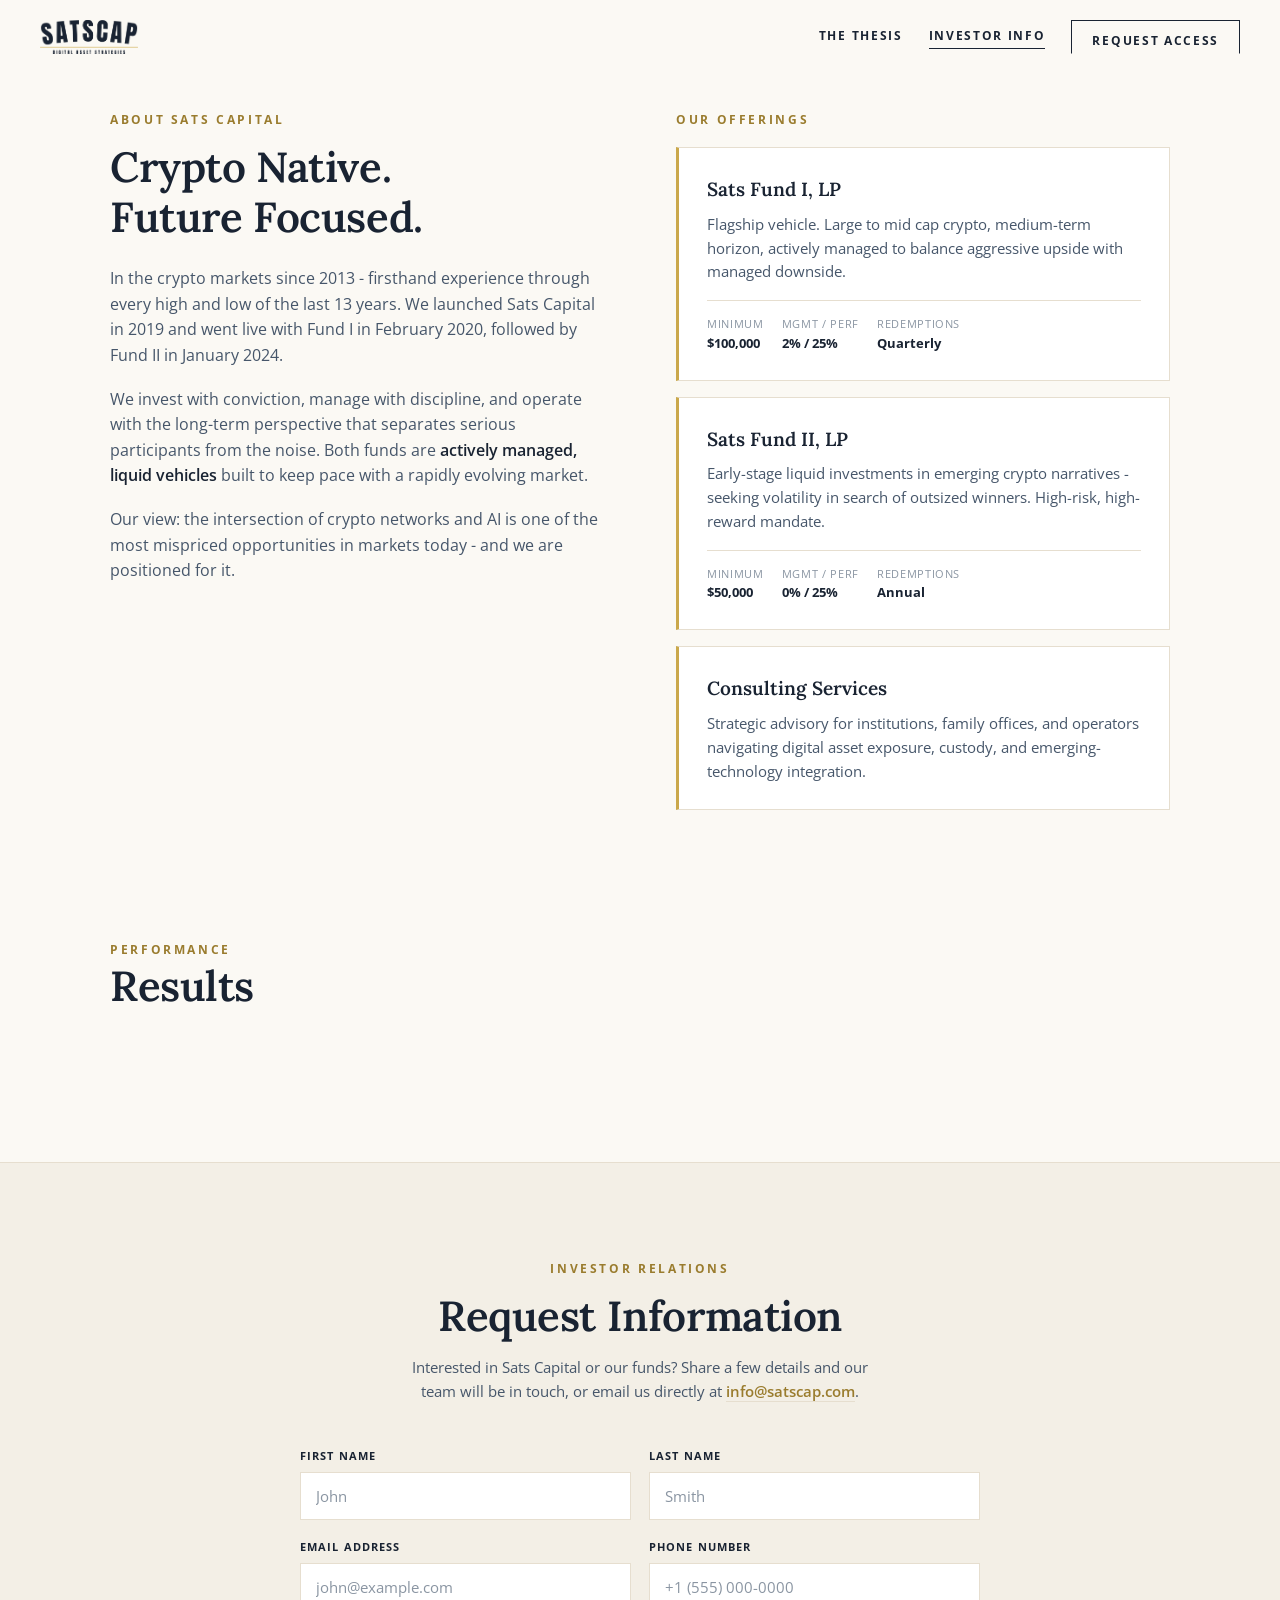
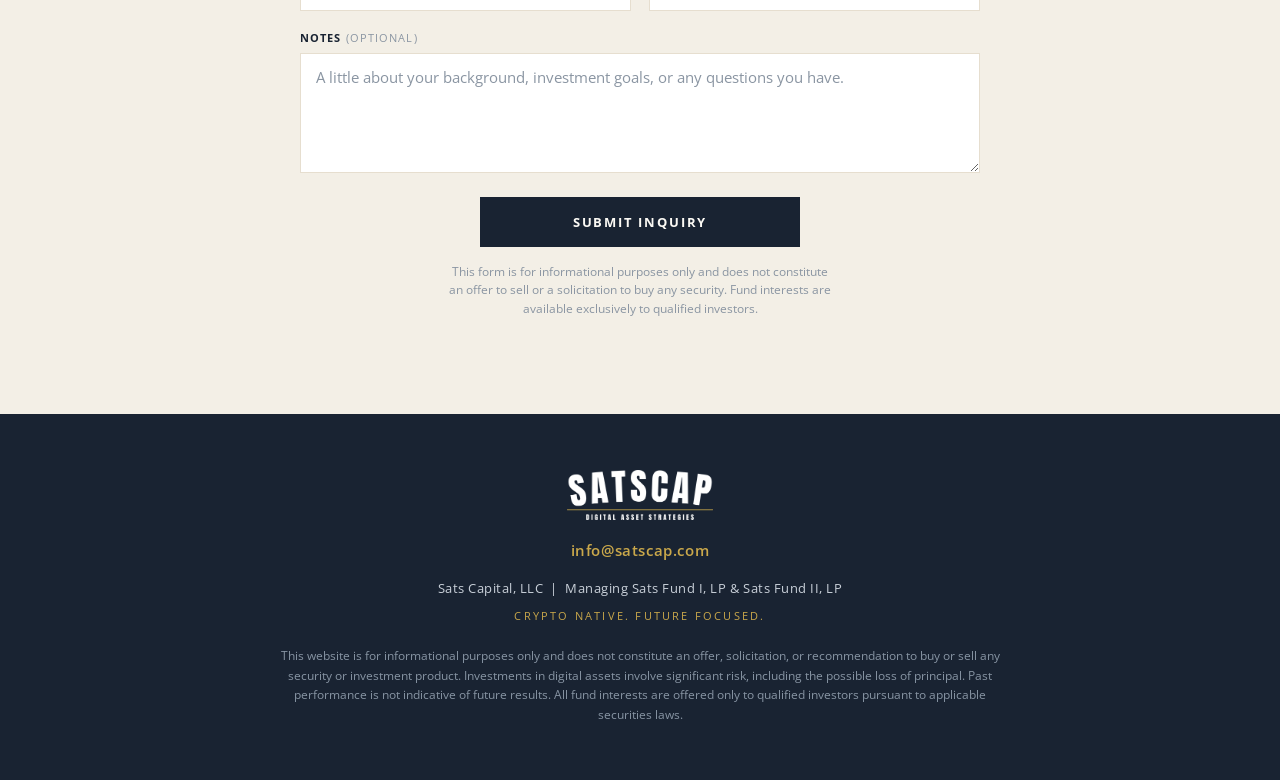
==== investors.html @ 80143b89 "Add files via upload" ====
<!DOCTYPE html>
<html lang="en">
<head>
  <meta charset="UTF-8" />
  <meta name="viewport" content="width=device-width, initial-scale=1.0" />
  <title>Investor Info - Sats Capital, LLC</title>
  <link rel="preconnect" href="https://fonts.googleapis.com" />
  <link rel="preconnect" href="https://fonts.gstatic.com" crossorigin />
  <link href="https://fonts.googleapis.com/css2?family=Lora:ital,wght@0,400;0,500;0,600;1,500;1,600&family=Open+Sans:wght@400;500;600;700&display=swap" rel="stylesheet" />
  <link rel="stylesheet" href="assets/styles.css" />
</head>
<body>

  <nav id="nav">
    <a href="index.html" aria-label="Sats Capital home"><img class="logo-nav" src="assets/logo.png" alt="SATSCAP - Digital Asset Strategies" /></a>
    <div class="nav-links">
      <a href="thesis.html">The Thesis</a>
      <a href="investors.html" class="current">Investor Info</a>
      <a href="index.html#contact" class="nav-cta">Request Access</a>
    </div>
  </nav>

  <section class="wrap" style="padding:110px 40px;">
    <div class="about-grid">
      <div class="about-copy reveal">
        <span class="eyebrow">About Sats Capital</span>
        <h2 class="display">Crypto Native.<br/>Future Focused.</h2>
        <p>In the crypto markets since 2013 - firsthand experience through every high and low of the last 13 years. We launched Sats Capital in 2019 and went live with Fund I in February 2020, followed by Fund II in January 2024.</p>
        <p>We invest with conviction, manage with discipline, and operate with the long-term perspective that separates serious participants from the noise. Both funds are <strong>actively managed, liquid vehicles</strong> built to keep pace with a rapidly evolving market.</p>
        <p>Our view: the intersection of crypto networks and AI is one of the most mispriced opportunities in markets today - and we are positioned for it.</p>
      </div>
      <div class="offerings reveal">
        <span class="eyebrow">Our Offerings</span>
        <div class="fund">
          <div class="name">Sats Fund I, LP</div>
          <div class="desc">Flagship vehicle. Large to mid cap crypto, medium-term horizon, actively managed to balance aggressive upside with managed downside.</div>
          <div class="terms">
            <span>Minimum<b>$100,000</b></span>
            <span>Mgmt / Perf<b>2% / 25%</b></span>
            <span>Redemptions<b>Quarterly</b></span>
          </div>
        </div>
        <div class="fund">
          <div class="name">Sats Fund II, LP</div>
          <div class="desc">Early-stage liquid investments in emerging crypto narratives - seeking volatility in search of outsized winners. High-risk, high-reward mandate.</div>
          <div class="terms">
            <span>Minimum<b>$50,000</b></span>
            <span>Mgmt / Perf<b>0% / 25%</b></span>
            <span>Redemptions<b>Annual</b></span>
          </div>
        </div>
        <div class="fund">
          <div class="name">Consulting Services</div>
          <div class="desc">Strategic advisory for institutions, family offices, and operators navigating digital asset exposure, custody, and emerging-technology integration.</div>
        </div>
      </div>
    </div>
  </section>

  <section class="wrap" style="padding:0 40px 110px;">
    <div class="reveal">
      <span class="eyebrow">Performance</span>
      <h2 class="display" style="margin-bottom:40px;">Results</h2>

      <!-- ===================================================================
           PERFORMANCE MATRIX - SCAFFOLD, NOT YET LIVE
           Fill in real figures, confirm net vs gross and the period
           definitions, then delete these comment markers to publish.
      ====================================================================
      <table class="perf-table">
        <thead>
          <tr>
            <th>Fund / Benchmark</th>
            <th>YTD</th>
            <th>Rolling 4-Year</th>
          </tr>
        </thead>
        <tbody>
          <tr><td class="fund">Sats Fund I, LP</td><td>--</td><td>--</td></tr>
          <tr><td class="fund">Sats Fund II, LP</td><td>--</td><td>--</td></tr>
          <tr><td>Bitcoin</td><td>--</td><td>--</td></tr>
          <tr><td>Ethereum</td><td>--</td><td>--</td></tr>
          <tr><td>Crypto ex-BTC/ETH</td><td>--</td><td>--</td></tr>
          <tr><td>QQQ</td><td>--</td><td>--</td></tr>
          <tr><td>Gold</td><td>--</td><td>--</td></tr>
        </tbody>
      </table>
      <p class="perf-note">Returns are net of all fees. Period definitions, peer set construction and benchmark selection available on request. Past performance is not indicative of future results.</p>

      <div class="chart-slot"></div>
      =================================================================== -->

    </div>
  </section>

  <section class="contact" id="contact">
    <div class="wrap" style="padding:96px 40px;">
      <div class="section-head reveal">
        <span class="eyebrow">Investor Relations</span>
        <h2 class="display">Request Information</h2>
        <p class="lede">Interested in Sats Capital or our funds? Share a few details and our team will be in touch, or email us directly at <a href="mailto:info@satscap.com" style="color:var(--gold-deep);text-decoration:none;font-weight:600;border-bottom:1px solid var(--line);">info@satscap.com</a>.</p>
      </div>
      <form id="inquiryForm" action="https://formspree.io/f/mzdjelky" method="POST" class="reveal">
        <div class="fg"><label for="firstName">First Name</label><input type="text" id="firstName" name="firstName" placeholder="John" required /></div>
        <div class="fg"><label for="lastName">Last Name</label><input type="text" id="lastName" name="lastName" placeholder="Smith" required /></div>
        <div class="fg"><label for="email">Email Address</label><input type="email" id="email" name="email" placeholder="john@example.com" required /></div>
        <div class="fg"><label for="phone">Phone Number</label><input type="tel" id="phone" name="phone" placeholder="+1 (555) 000-0000" required /></div>
        <div class="fg full"><label for="notes">Notes <span class="opt">(optional)</span></label><textarea id="notes" name="notes" placeholder="A little about your background, investment goals, or any questions you have."></textarea></div>
        <div class="submit-row">
          <button type="submit">Submit Inquiry</button>
          <p class="form-note">This form is for informational purposes only and does not constitute an offer to sell or a solicitation to buy any security. Fund interests are available exclusively to qualified investors.</p>
        </div>
      </form>
    </div>
  </section>

  <footer>
    <img class="logo-footer" src="assets/logo-light.png" alt="SATSCAP - Digital Asset Strategies" />
    <p class="footer-email"><a href="mailto:info@satscap.com">info@satscap.com</a></p>
    <p class="entities">Sats Capital, LLC&nbsp;&nbsp;|&nbsp;&nbsp;Managing Sats Fund I, LP &amp; Sats Fund II, LP</p>
    <p class="tag">Crypto Native. Future Focused.</p>
    <p class="disclaimer">This website is for informational purposes only and does not constitute an offer, solicitation, or recommendation to buy or sell any security or investment product. Investments in digital assets involve significant risk, including the possible loss of principal. Past performance is not indicative of future results. All fund interests are offered only to qualified investors pursuant to applicable securities laws.</p>
  </footer>

  <script src="assets/app.js" defer></script>
</body>
</html>
---- assets/styles.css ----
:root {
  --paper:      #FBF9F4;
  --paper-2:    #F3EFE6;
  --ink:        #192332;  /* brand navy */
  --ink-soft:   #46566A;
  --ink-faint:  #8A95A2;
  --gold:       #CAA84B;  /* brand gold - on dark / rules */
  --gold-deep:  #9A7C2E;  /* deeper gold - text on cream */
  --line:       #E6DECF;
}
*, *::before, *::after { box-sizing: border-box; margin: 0; padding: 0; }
html { scroll-behavior: smooth; }
body {
  background: var(--paper); color: var(--ink);
  font-family: 'Open Sans', system-ui, sans-serif; font-weight: 400; line-height: 1.6;
  -webkit-font-smoothing: antialiased; overflow-x: hidden;
}
.wrap { max-width: 1140px; margin: 0 auto; padding: 0 40px; }
.eyebrow { font-size: 12px; font-weight: 700; letter-spacing: 0.22em; text-transform: uppercase; color: var(--gold-deep); }
h2.display { font-family: 'Lora', serif; font-weight: 600; font-size: clamp(28px, 3.4vw, 42px); line-height: 1.18; letter-spacing: -0.01em; color: var(--ink); }

/* NAV */
nav { position: fixed; inset: 0 0 auto 0; z-index: 100; display: flex; align-items: center; justify-content: space-between; padding: 20px 40px; transition: background .3s, border-color .3s, padding .3s; border-bottom: 1px solid transparent; }
nav.scrolled { background: rgba(251,249,244,.93); backdrop-filter: blur(8px); border-bottom: 1px solid var(--line); padding: 12px 40px; }
.logo-nav { height: 34px; width: auto; display: block; transition: height .3s; }
nav.scrolled .logo-nav { height: 28px; }
.nav-cta { font-size: 12px; font-weight: 700; letter-spacing: .14em; text-transform: uppercase; color: var(--ink); text-decoration: none; border: 1.5px solid var(--ink); padding: 10px 20px; transition: background .2s, color .2s; }
.nav-cta:hover { background: var(--ink); color: var(--paper); }

/* HERO */
.hero { min-height: 92vh; display: flex; flex-direction: column; align-items: center; justify-content: center; text-align: center; padding: 150px 40px 80px; }
.logo-hero { width: clamp(320px, 50vw, 560px); height: auto; margin-bottom: 32px; }
.hero h1 { font-family: 'Lora', serif; font-weight: 500; font-size: clamp(25px, 3.4vw, 40px); line-height: 1.2; letter-spacing: -0.01em; max-width: 820px; margin: 0 auto; }
.h1br { display: inline; }
@media (max-width: 600px) { .h1br { display: none; } }
.hero h1 em { font-style: italic; color: var(--gold-deep); }
.hero .lede { margin-top: 26px; font-size: clamp(15px, 1.7vw, 19px); color: var(--ink-soft); max-width: 54ch; }
.hero-tag { margin-top: 26px; font-size: clamp(13px, 1.6vw, 17px); font-weight: 700; letter-spacing: .18em; text-transform: uppercase; color: var(--gold-deep); }
.hero-cta { margin-top: 38px; display: inline-block; font-size: 13px; font-weight: 700; letter-spacing: .14em; text-transform: uppercase; color: var(--paper); background: var(--ink); padding: 16px 40px; text-decoration: none; transition: background .2s, transform .15s; }
.hero-cta:hover { background: var(--gold-deep); transform: translateY(-1px); }
.hero .confidential { margin-top: 30px; font-size: 11px; letter-spacing: .18em; text-transform: uppercase; color: var(--ink-faint); }

/* STATS */
.stats { border-top: 1px solid var(--line); border-bottom: 1px solid var(--line); background: var(--paper-2); }
.stats-grid { display: grid; grid-template-columns: repeat(4, 1fr); }
.stat { padding: 44px 28px; text-align: center; border-right: 1px solid var(--line); }
.stat:last-child { border-right: none; }
.stat .num { font-family: 'Lora', serif; font-weight: 600; font-size: clamp(34px, 4vw, 50px); color: var(--gold-deep); line-height: 1; }
.stat .cap { margin-top: 12px; font-size: 11px; font-weight: 700; letter-spacing: .14em; text-transform: uppercase; color: var(--ink); }
.stat .sub { margin-top: 8px; font-size: 12.5px; color: var(--ink-soft); line-height: 1.55; }

/* THESIS dark band */
.thesis { background: var(--ink); color: #EAE3D3; padding: 120px 0; }
.thesis .eyebrow { color: var(--gold); }
.thesis .passage { max-width: 62ch; font-size: clamp(17px, 1.9vw, 21px); line-height: 1.75; color: #C9D0D9; margin-top: 18px; }
.thesis .passage + .passage { margin-top: 22px; }
.thesis .rule { width: 56px; height: 2px; background: var(--gold); margin: 48px 0; }
.thesis .statement { font-family: 'Lora', serif; font-style: italic; font-weight: 600; font-size: clamp(26px, 3.4vw, 44px); line-height: 1.25; color: #fff; max-width: 22ch; }
.thesis .statement .gold { color: var(--gold); font-style: italic; }
.thesis .passage .gold { color: var(--gold); font-weight: 600; }
.thesis .rule.center { margin: 48px auto; }
.thesis .closer { font-family: 'Lora', serif; font-style: italic; font-weight: 500; font-size: clamp(17px, 1.9vw, 24px); line-height: 1.55; color: #EAE3D3; max-width: 54ch; margin: 0 auto; text-align: center; text-wrap: balance; }
.thesis .closer .gold { color: var(--gold); font-style: italic; font-weight: 600; display: block; white-space: nowrap; margin-top: 16px; font-size: clamp(19px, 2.2vw, 28px); }
@media (max-width: 620px) { .thesis .closer .gold { white-space: normal; } }
.thesis-prose { max-width: 64ch; margin: 0 auto; }
.thesis-prose p { font-size: clamp(16px, 1.7vw, 18px); line-height: 1.85; color: var(--ink-soft); margin-bottom: 26px; }
.thesis-prose p:last-child { margin-bottom: 0; }
.thesis-prose strong { color: var(--ink); font-weight: 600; }
.thesis-prose .gold-text { color: var(--gold-deep); font-weight: 600; }
.thesis-prose .beat + .beat { margin-top: 58px; padding-top: 52px; border-top: 1px solid var(--line); }
.thesis-prose h3 { font-family: 'Lora', serif; font-weight: 600; font-size: clamp(21px, 2.3vw, 27px); line-height: 1.28; letter-spacing: -0.01em; color: var(--ink); margin-bottom: 20px; }
.quote-band { background: var(--ink); padding: 124px 0; text-align: center; }
.quote-band .quote-intro { font-family: 'Lora', serif; font-style: italic; font-weight: 400; font-size: clamp(16px, 2vw, 23px); color: #EAE3D3; max-width: 56ch; margin: 0 auto; line-height: 1.5; text-wrap: balance; }
.quote-band .quote-rule { width: 48px; height: 2px; background: var(--gold); margin: 34px auto; }
.closing-band .close-lede { font-family: 'Lora', serif; font-style: italic; font-weight: 500; font-size: clamp(23px, 3.2vw, 36px); color: #EAE3D3; line-height: 1.32; letter-spacing: -0.01em; max-width: 44ch; margin: 0 auto; text-wrap: balance; }
.closing-band .close-lede .gold { color: var(--gold); font-weight: 600; }
.quote-band .quote-big { font-family: 'Lora', serif; font-style: italic; font-weight: 600; font-size: clamp(34px, 6.5vw, 74px); color: var(--gold); line-height: 1.08; letter-spacing: -0.01em; margin: 0; }

/* ABOUT + OFFERINGS */
.about-grid { display: grid; grid-template-columns: 1fr 1fr; gap: 72px; align-items: start; }
.about-copy .eyebrow { display: block; margin-bottom: 14px; }
.about-copy h2 { margin-bottom: 24px; }
.about-copy p { color: var(--ink-soft); margin-bottom: 18px; font-size: 16px; }
.about-copy p strong { color: var(--ink); font-weight: 600; }
.offerings .eyebrow { display: block; margin-bottom: 18px; }
.fund { border: 1px solid var(--line); border-left: 3px solid var(--gold); background: #fff; padding: 26px 28px; margin-bottom: 16px; transition: box-shadow .2s, transform .2s; }
.fund:hover { box-shadow: 0 14px 40px rgba(25,35,50,.07); transform: translateY(-2px); }
.fund .name { font-family: 'Lora', serif; font-weight: 600; font-size: 19px; color: var(--ink); margin-bottom: 8px; }
.fund .desc { font-size: 14.5px; color: var(--ink-soft); line-height: 1.65; }
.fund .terms { margin-top: 16px; padding-top: 14px; border-top: 1px solid var(--line); display: flex; flex-wrap: wrap; gap: 18px; }
.fund .terms span { font-size: 11px; letter-spacing: .06em; text-transform: uppercase; color: var(--ink-faint); }
.fund .terms span b { color: var(--ink); font-weight: 700; letter-spacing: 0; text-transform: none; font-size: 13px; display: block; }

/* CONTACT */
.contact { background: var(--paper-2); border-top: 1px solid var(--line); }
.contact .section-head { text-align: center; margin: 0 auto 44px; }
.contact .section-head .eyebrow { display:block; margin-bottom: 14px; }
.contact .lede { color: var(--ink-soft); font-size: 15px; max-width: 54ch; margin: 14px auto 0; }
form { display: grid; grid-template-columns: 1fr 1fr; gap: 18px; max-width: 680px; margin: 0 auto; }
.fg { display: flex; flex-direction: column; gap: 7px; }
.fg.full { grid-column: 1 / -1; }
label { font-size: 11px; font-weight: 700; letter-spacing: .1em; text-transform: uppercase; color: var(--ink); }
label .opt { color: var(--ink-faint); font-weight: 400; }
input, textarea { background: #fff; border: 1px solid var(--line); color: var(--ink); font-family: 'Open Sans', sans-serif; font-size: 15px; padding: 13px 15px; outline: none; transition: border-color .2s; }
input:focus, textarea:focus { border-color: var(--gold); }
input::placeholder, textarea::placeholder { color: var(--ink-faint); }
textarea { resize: vertical; min-height: 120px; }
.submit-row { grid-column: 1 / -1; display: flex; flex-direction: column; align-items: center; gap: 16px; margin-top: 6px; }
button[type="submit"] { font-family: 'Open Sans', sans-serif; font-size: 13px; font-weight: 700; letter-spacing: .14em; text-transform: uppercase; color: var(--paper); background: var(--ink); border: none; padding: 16px 56px; cursor: pointer; transition: background .2s, transform .15s; width: 100%; max-width: 320px; }
button[type="submit"]:hover { background: var(--gold-deep); transform: translateY(-1px); }
.form-note { font-size: 11.5px; color: var(--ink-faint); text-align: center; line-height: 1.6; max-width: 56ch; }

/* FOOTER */
footer { background: var(--ink); color: #C9D0D9; text-align: center; padding: 56px 40px; }
.logo-footer { height: 50px; width: auto; margin: 0 auto 18px; display: block; }
.footer-email { margin-bottom: 14px; }
.footer-email a { color: var(--gold); text-decoration: none; font-size: 15px; font-weight: 600; letter-spacing: .04em; border-bottom: 1px solid transparent; transition: border-color .2s; }
.footer-email a:hover { border-color: var(--gold); }
footer .entities { font-size: 13px; color: #C9D0D9; letter-spacing: .04em; }
footer .tag { font-size: 11px; letter-spacing: .2em; text-transform: uppercase; color: var(--gold); margin-top: 8px; }
footer .disclaimer { max-width: 720px; margin: 22px auto 0; font-size: 11.5px; color: #8794A3; line-height: 1.7; }

/* REVEAL */
.reveal { opacity: 0; transform: translateY(20px); transition: opacity .7s ease, transform .7s ease; }
.reveal.in { opacity: 1; transform: none; }
@media (prefers-reduced-motion: reduce) { .reveal { opacity: 1; transform: none; transition: none; } html { scroll-behavior: auto; } }

/* RESPONSIVE */
@media (max-width: 860px) {
  .wrap { padding: 0 22px; }
  nav, nav.scrolled { padding: 14px 22px; }
  .stats-grid { grid-template-columns: 1fr 1fr; }
  .stat:nth-child(2) { border-right: none; }
  .stat:nth-child(1), .stat:nth-child(2) { border-bottom: 1px solid var(--line); }
  .about-grid { grid-template-columns: 1fr; gap: 48px; }
  form { grid-template-columns: 1fr; }
  .fg.full { grid-column: 1; }
  .thesis, .contact { padding: 76px 0; }
  .hero { padding: 130px 22px 70px; }
}
@media (max-width: 460px) {
  .nav-cta { display: none; }
  .stats-grid { grid-template-columns: 1fr; }
  .stat { border-right: none; border-bottom: 1px solid var(--line); }
  .stat:last-child { border-bottom: none; }
}

/* NAV LINKS */
.nav-links { display: flex; align-items: center; gap: 26px; }
.nav-links a { font-size: 12px; font-weight: 700; letter-spacing: .14em; text-transform: uppercase; color: var(--ink); text-decoration: none; padding-bottom: 3px; border-bottom: 1.5px solid transparent; transition: border-color .2s; }
.nav-links a:hover { border-bottom-color: var(--gold); }
.nav-links a.current { border-bottom-color: var(--ink); }

/* LANDING TEASERS */
.teasers { display: grid; grid-template-columns: repeat(3, 1fr); border-top: 1px solid var(--line); border-bottom: 1px solid var(--line); }
.teaser { padding: 44px 34px; border-right: 1px solid var(--line); }
.teaser:last-child { border-right: none; }
.teaser h3 { font-family: 'Lora', serif; font-weight: 600; font-size: 21px; line-height: 1.28; color: var(--ink); margin-bottom: 14px; }
.teaser p { font-size: 16px; line-height: 1.7; color: var(--ink-soft); }
.read-more { display: inline-block; margin-top: 40px; font-size: 12px; font-weight: 700; letter-spacing: .14em; text-transform: uppercase; color: var(--ink); text-decoration: none; border-bottom: 1.5px solid var(--gold); padding-bottom: 4px; }

/* PERFORMANCE (investors) */
.perf-table { width: 100%; border-collapse: collapse; font-size: 15px; }
.perf-table th, .perf-table td { padding: 13px 16px; border-bottom: 1px solid var(--line); text-align: right; }
.perf-table th:first-child, .perf-table td:first-child { text-align: left; }
.perf-table thead th { font-size: 11px; font-weight: 700; letter-spacing: .12em; text-transform: uppercase; color: var(--ink-faint); }
.perf-table tbody td.fund { font-weight: 700; color: var(--ink); }
.perf-note { margin-top: 18px; font-size: 12.5px; line-height: 1.7; color: var(--ink-faint); }
.chart-slot { margin-top: 48px; min-height: 380px; border: 1px solid var(--line); background: var(--paper-2); }

@media (max-width: 860px) {
  .teasers { grid-template-columns: 1fr; }
  .teaser { border-right: none; border-bottom: 1px solid var(--line); }
  .teaser:last-child { border-bottom: none; }
  .nav-links { gap: 15px; }
  .nav-links a { font-size: 10px; letter-spacing: .09em; }
}
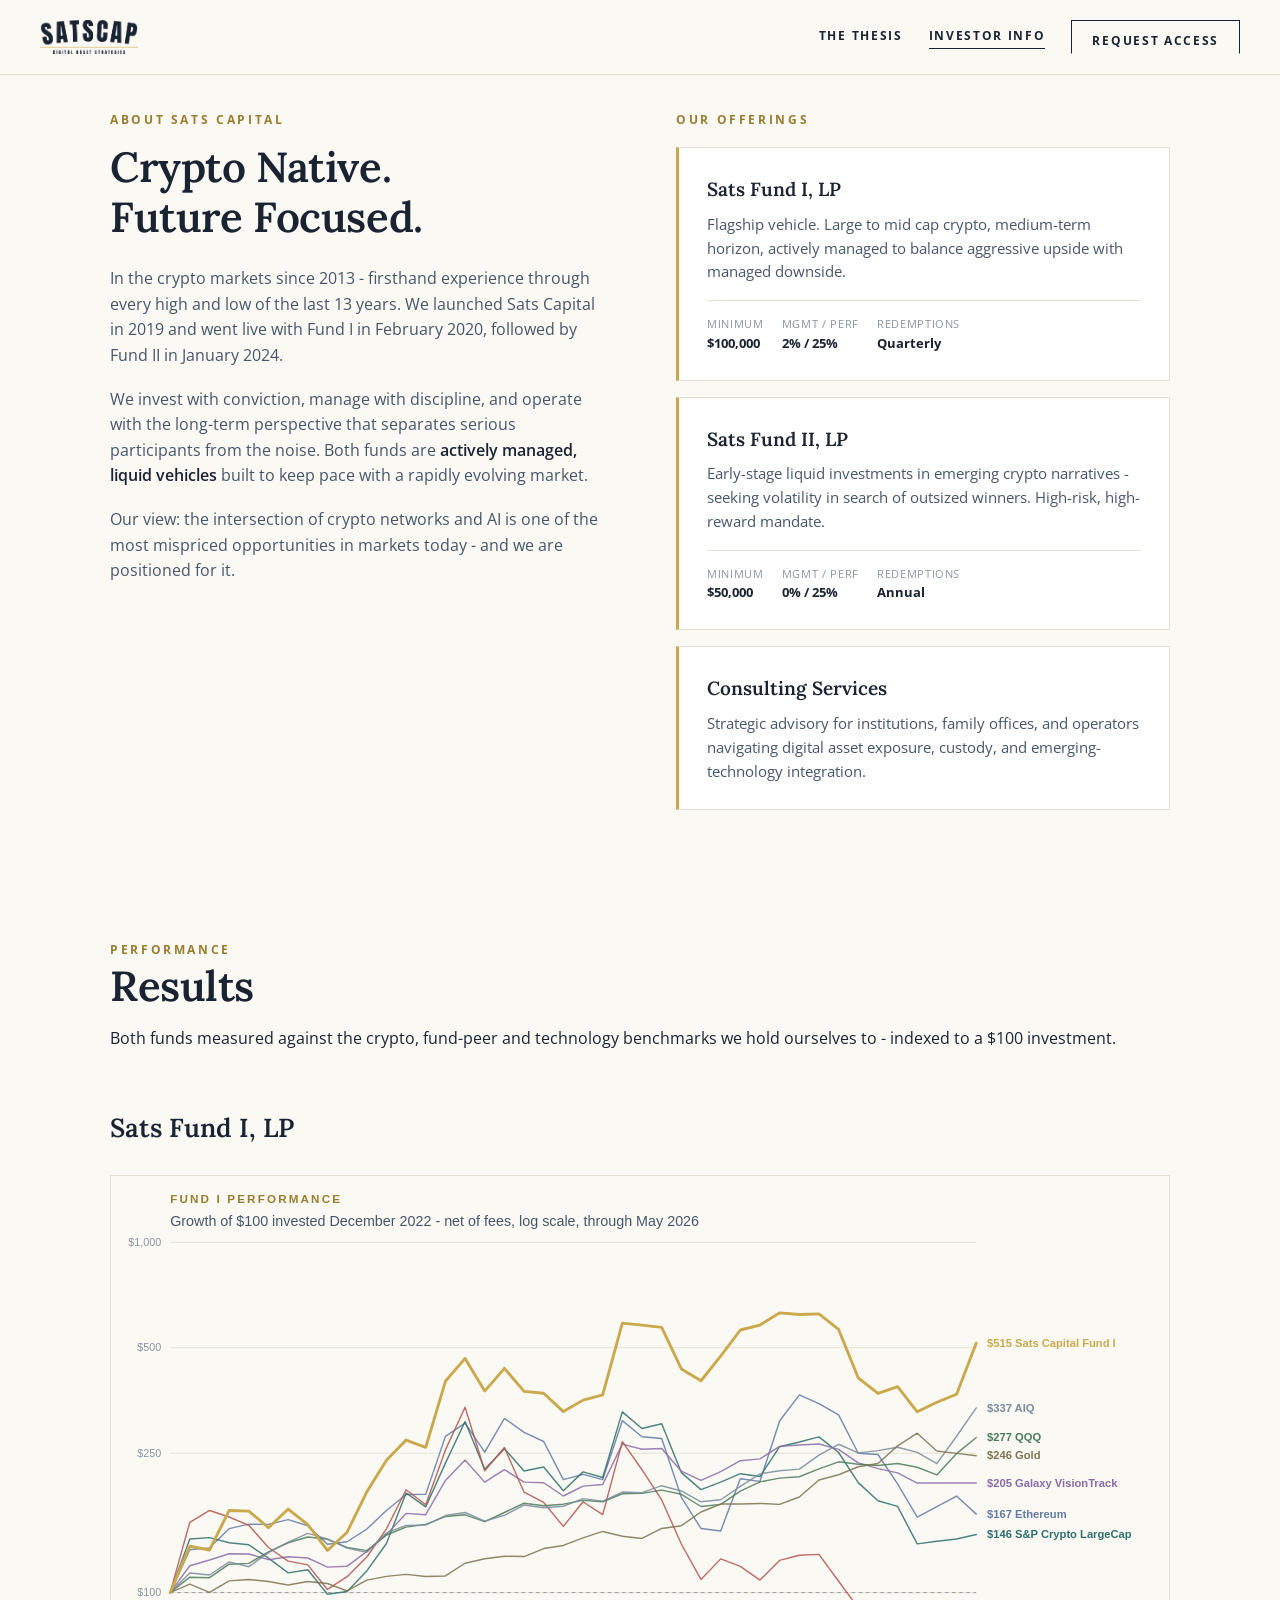
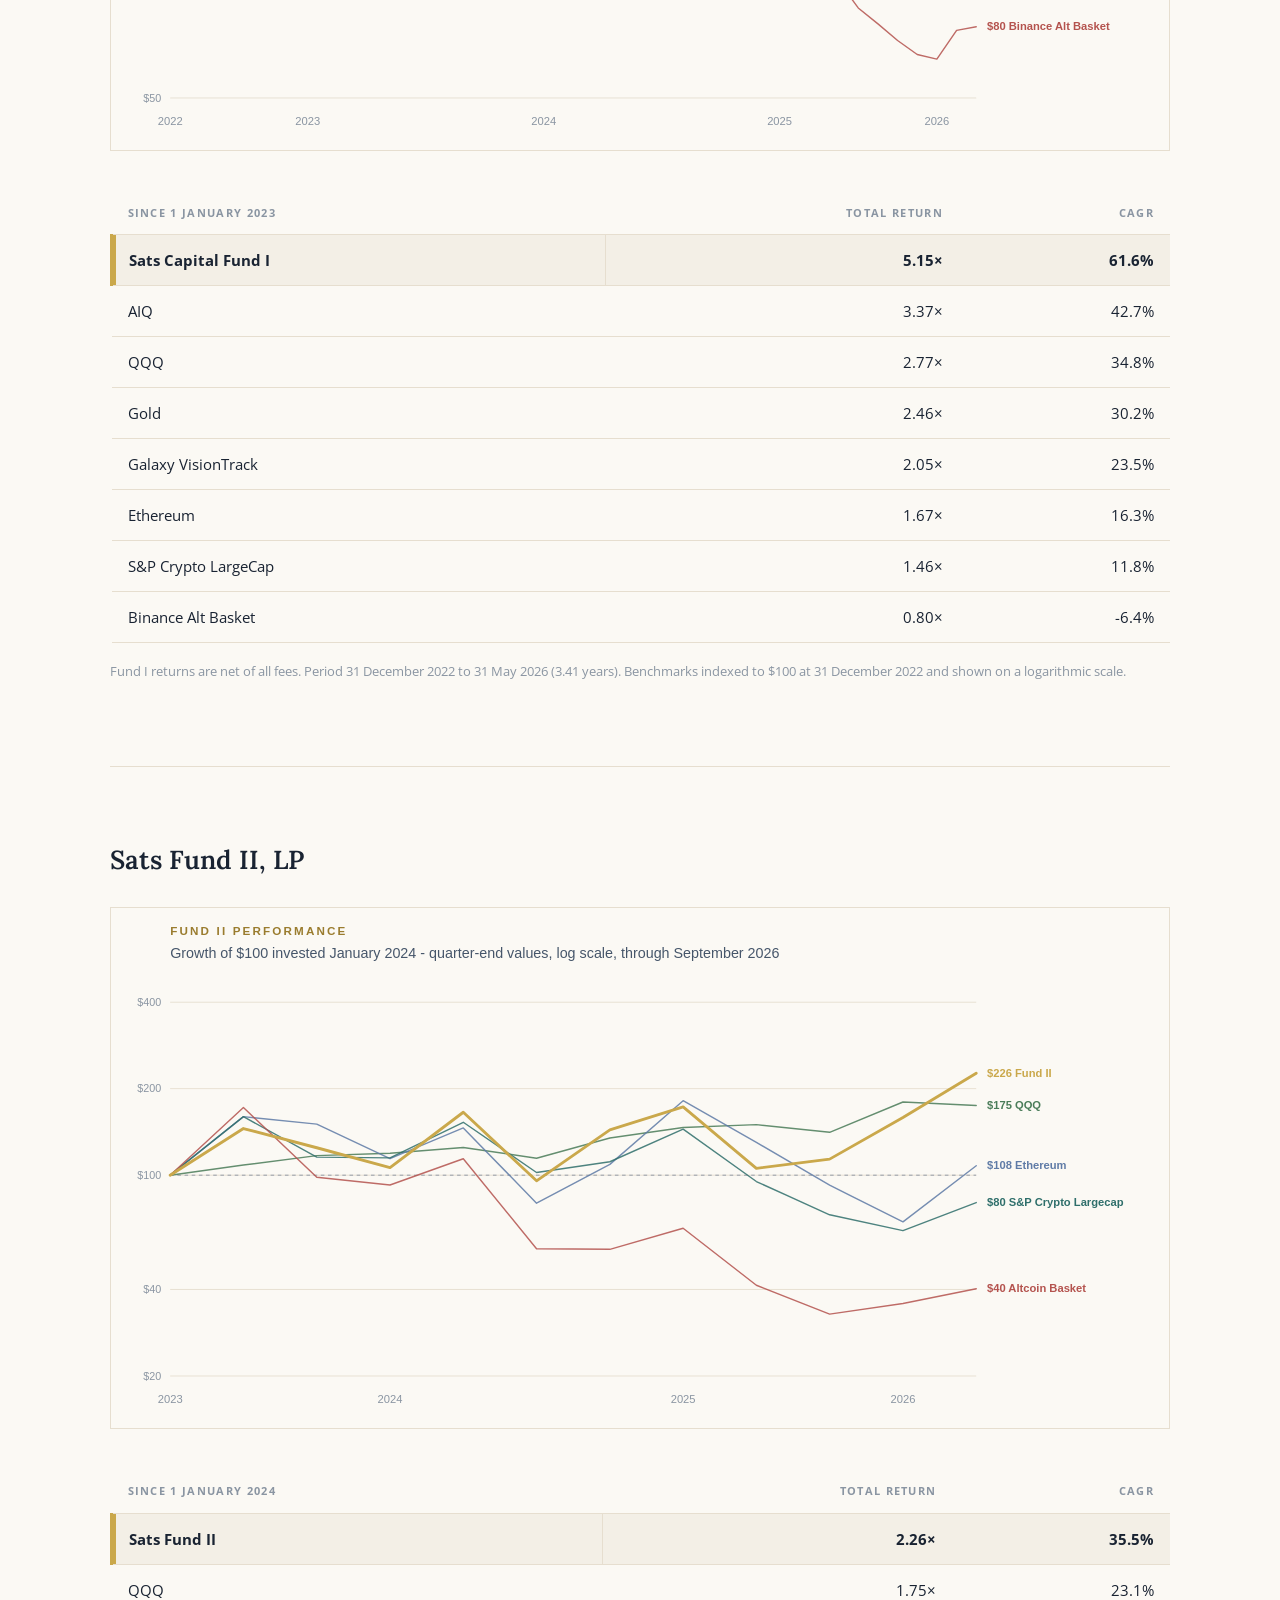
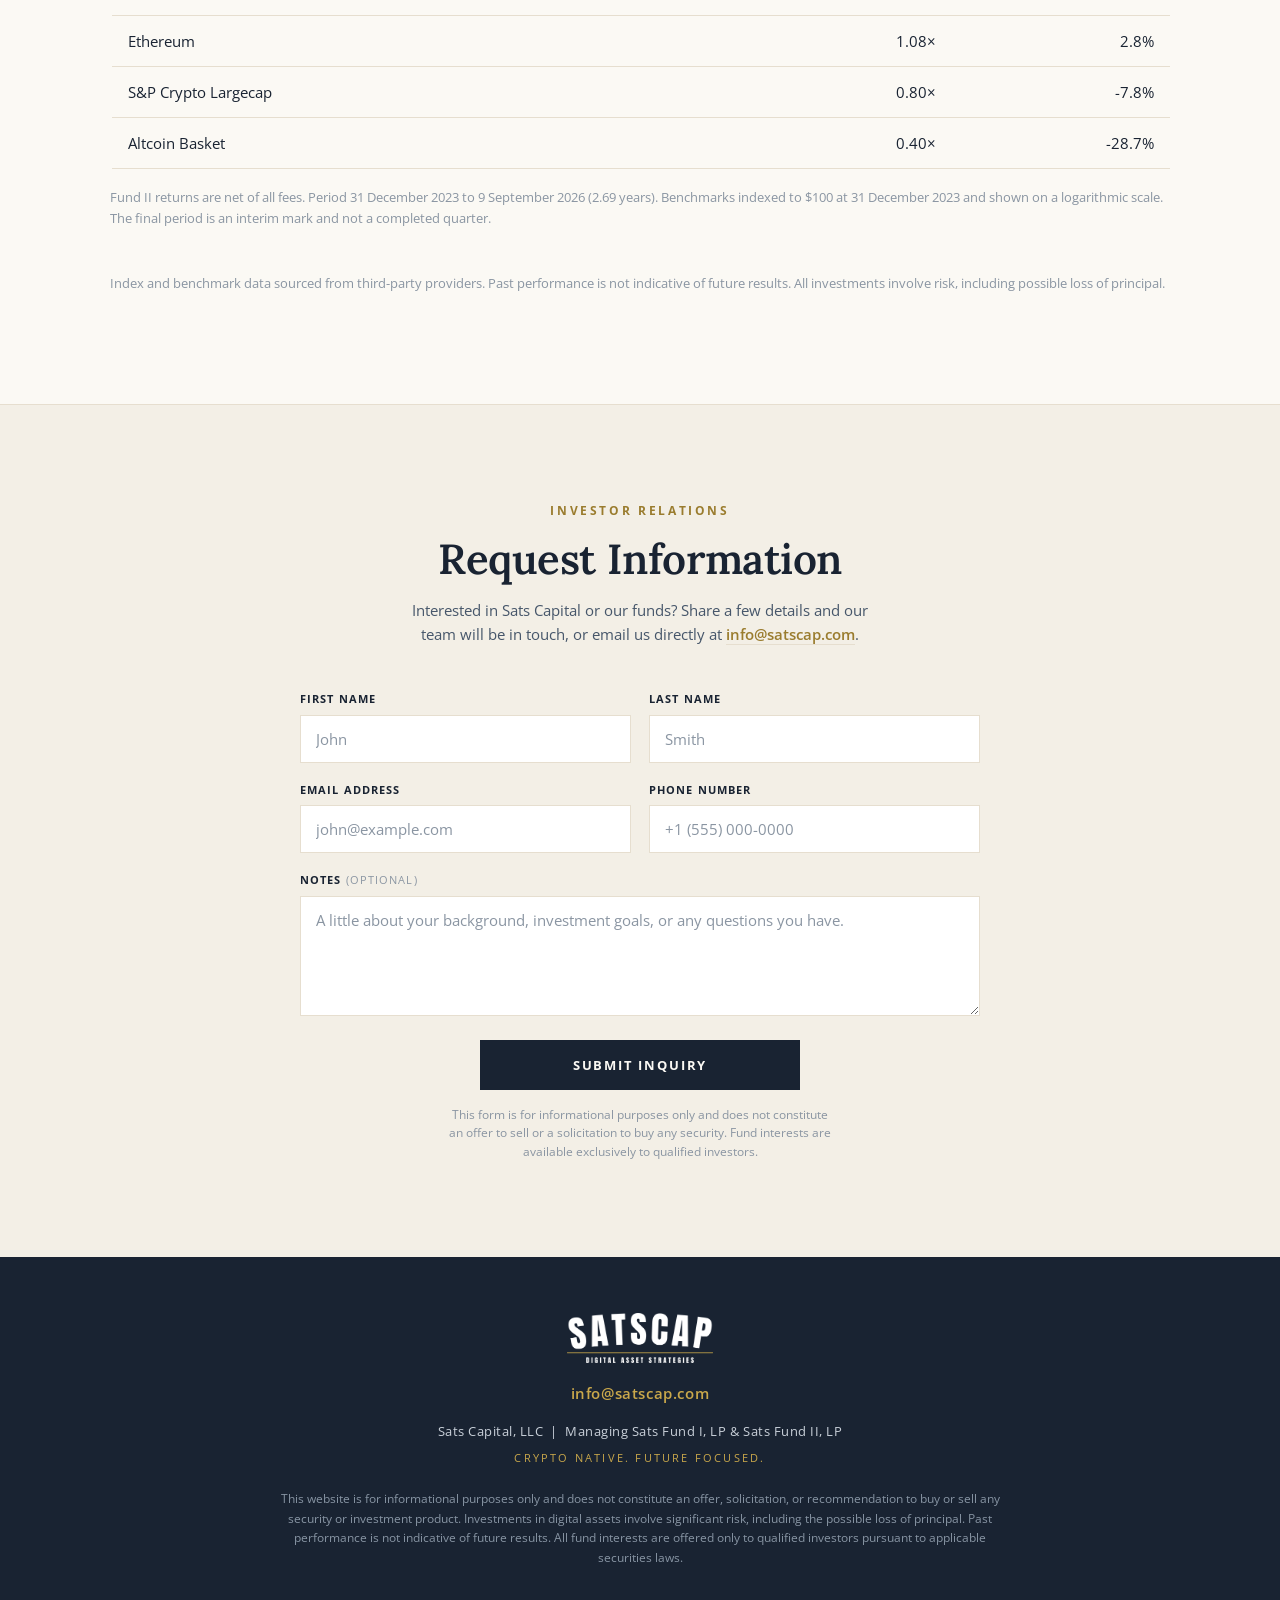
==== commit f4ed1b09: "Add files via upload" ====
--- a/investors.html
+++ b/investors.html
@@ -60,36 +60,49 @@
   <section class="wrap" style="padding:0 40px 110px;">
     <div class="reveal">
       <span class="eyebrow">Performance</span>
-      <h2 class="display" style="margin-bottom:40px;">Results</h2>
+      <h2 class="display" style="margin-bottom:14px;">Results</h2>
+      <p class="lede" style="margin-bottom:56px;">Both funds measured against the crypto, fund-peer and technology benchmarks we hold ourselves to - indexed to a $100 investment.</p>
 
-      <!-- ===================================================================
-           PERFORMANCE MATRIX - SCAFFOLD, NOT YET LIVE
-           Fill in real figures, confirm net vs gross and the period
-           definitions, then delete these comment markers to publish.
-      ====================================================================
-      <table class="perf-table">
-        <thead>
-          <tr>
-            <th>Fund / Benchmark</th>
-            <th>YTD</th>
-            <th>Rolling 4-Year</th>
-          </tr>
-        </thead>
-        <tbody>
-          <tr><td class="fund">Sats Fund I, LP</td><td>--</td><td>--</td></tr>
-          <tr><td class="fund">Sats Fund II, LP</td><td>--</td><td>--</td></tr>
-          <tr><td>Bitcoin</td><td>--</td><td>--</td></tr>
-          <tr><td>Ethereum</td><td>--</td><td>--</td></tr>
-          <tr><td>Crypto ex-BTC/ETH</td><td>--</td><td>--</td></tr>
-          <tr><td>QQQ</td><td>--</td><td>--</td></tr>
-          <tr><td>Gold</td><td>--</td><td>--</td></tr>
-        </tbody>
-      </table>
-      <p class="perf-note">Returns are net of all fees. Period definitions, peer set construction and benchmark selection available on request. Past performance is not indicative of future results.</p>
+      <div class="perf-block">
+        <h3>Sats Fund I, LP</h3>
+        <figure class="chart">
+          <img src="assets/chart-fund-i.svg" alt="Sats Capital Fund I versus benchmarks, growth of $100 invested December 2022 through May 2026, log scale" />
+        </figure>
+        <table class="perf-table">
+          <thead><tr><th>Since 1 January 2023</th><th>Total Return</th><th>CAGR</th></tr></thead>
+          <tbody>
+            <tr class="is-fund"><td class="fund">Sats Capital Fund I</td><td>5.15&times;</td><td>61.6%</td></tr>
+            <tr><td>AIQ</td><td>3.37&times;</td><td>42.7%</td></tr>
+            <tr><td>QQQ</td><td>2.77&times;</td><td>34.8%</td></tr>
+            <tr><td>Gold</td><td>2.46&times;</td><td>30.2%</td></tr>
+            <tr><td>Galaxy VisionTrack</td><td>2.05&times;</td><td>23.5%</td></tr>
+            <tr><td>Ethereum</td><td>1.67&times;</td><td>16.3%</td></tr>
+            <tr><td>S&amp;P Crypto LargeCap</td><td>1.46&times;</td><td>11.8%</td></tr>
+            <tr><td>Binance Alt Basket</td><td>0.80&times;</td><td>-6.4%</td></tr>
+          </tbody>
+        </table>
+        <p class="perf-note">Fund I returns are net of all fees. Period 31 December 2022 to 31 May 2026 (3.41 years). Benchmarks indexed to $100 at 31 December 2022 and shown on a logarithmic scale.</p>
+      </div>
 
-      <div class="chart-slot"></div>
-      =================================================================== -->
+      <div class="perf-block">
+        <h3>Sats Fund II, LP</h3>
+        <figure class="chart">
+          <img src="assets/chart-fund-ii.svg" alt="Sats Fund II versus benchmarks, growth of $100 invested January 2024 through September 2026, log scale" />
+        </figure>
+        <table class="perf-table">
+          <thead><tr><th>Since 1 January 2024</th><th>Total Return</th><th>CAGR</th></tr></thead>
+          <tbody>
+            <tr class="is-fund"><td class="fund">Sats Fund II</td><td>2.26&times;</td><td>35.5%</td></tr>
+            <tr><td>QQQ</td><td>1.75&times;</td><td>23.1%</td></tr>
+            <tr><td>Ethereum</td><td>1.08&times;</td><td>2.8%</td></tr>
+            <tr><td>S&amp;P Crypto Largecap</td><td>0.80&times;</td><td>-7.8%</td></tr>
+            <tr><td>Altcoin Basket</td><td>0.40&times;</td><td>-28.7%</td></tr>
+          </tbody>
+        </table>
+        <p class="perf-note">Fund II returns are net of all fees. Period 31 December 2023 to 9 September 2026 (2.69 years). Benchmarks indexed to $100 at 31 December 2023 and shown on a logarithmic scale. The final period is an interim mark and not a completed quarter.</p>
+      </div>
 
+      <p class="perf-note" style="margin-top:44px;">Index and benchmark data sourced from third-party providers. Past performance is not indicative of future results. All investments involve risk, including possible loss of principal.</p>
     </div>
   </section>
 
--- a/assets/styles.css
+++ b/assets/styles.css
@@ -20,17 +20,17 @@
 h2.display { font-family: 'Lora', serif; font-weight: 600; font-size: clamp(28px, 3.4vw, 42px); line-height: 1.18; letter-spacing: -0.01em; color: var(--ink); }
 
 /* NAV */
-nav { position: fixed; inset: 0 0 auto 0; z-index: 100; display: flex; align-items: center; justify-content: space-between; padding: 20px 40px; transition: background .3s, border-color .3s, padding .3s; border-bottom: 1px solid transparent; }
-nav.scrolled { background: rgba(251,249,244,.93); backdrop-filter: blur(8px); border-bottom: 1px solid var(--line); padding: 12px 40px; }
+nav { position: fixed; inset: 0 0 auto 0; z-index: 100; display: flex; align-items: center; justify-content: space-between; gap: 20px; padding: 20px 40px; transition: padding .3s; background: rgba(251,249,244,.95); backdrop-filter: blur(8px); border-bottom: 1px solid var(--line); }
+nav.scrolled { padding: 12px 40px; }
 .logo-nav { height: 34px; width: auto; display: block; transition: height .3s; }
 nav.scrolled .logo-nav { height: 28px; }
-.nav-cta { font-size: 12px; font-weight: 700; letter-spacing: .14em; text-transform: uppercase; color: var(--ink); text-decoration: none; border: 1.5px solid var(--ink); padding: 10px 20px; transition: background .2s, color .2s; }
+.nav-cta { flex-shrink: 0; white-space: nowrap; font-size: 12px; font-weight: 700; letter-spacing: .14em; text-transform: uppercase; color: var(--ink); text-decoration: none; border: 1.5px solid var(--ink); padding: 10px 20px; transition: background .2s, color .2s; }
 .nav-cta:hover { background: var(--ink); color: var(--paper); }
 
 /* HERO */
 .hero { min-height: 92vh; display: flex; flex-direction: column; align-items: center; justify-content: center; text-align: center; padding: 150px 40px 80px; }
 .logo-hero { width: clamp(320px, 50vw, 560px); height: auto; margin-bottom: 32px; }
-.hero h1 { font-family: 'Lora', serif; font-weight: 500; font-size: clamp(25px, 3.4vw, 40px); line-height: 1.2; letter-spacing: -0.01em; max-width: 820px; margin: 0 auto; }
+.hero h1 { font-family: 'Lora', serif; font-weight: 500; font-size: clamp(25px, 3.2vw, 38px); line-height: 1.2; letter-spacing: -0.01em; max-width: 940px; margin: 0 auto; }
 .h1br { display: inline; }
 @media (max-width: 600px) { .h1br { display: none; } }
 .hero h1 em { font-style: italic; color: var(--gold-deep); }
@@ -51,8 +51,8 @@
 
 /* THESIS dark band */
 .thesis { background: var(--ink); color: #EAE3D3; padding: 120px 0; }
-.thesis .eyebrow { color: var(--gold); }
-.thesis .passage { max-width: 62ch; font-size: clamp(17px, 1.9vw, 21px); line-height: 1.75; color: #C9D0D9; margin-top: 18px; }
+.thesis .eyebrow { color: var(--gold); max-width: 64ch; margin-left: auto; margin-right: auto; }
+.thesis .passage { max-width: 64ch; margin-left: auto; margin-right: auto; font-size: clamp(17px, 1.9vw, 21px); line-height: 1.75; color: #C9D0D9; margin-top: 18px; }
 .thesis .passage + .passage { margin-top: 22px; }
 .thesis .rule { width: 56px; height: 2px; background: var(--gold); margin: 48px 0; }
 .thesis .statement { font-family: 'Lora', serif; font-style: italic; font-weight: 600; font-size: clamp(26px, 3.4vw, 44px); line-height: 1.25; color: #fff; max-width: 22ch; }
@@ -146,7 +146,8 @@
 }
 
 /* NAV LINKS */
-.nav-links { display: flex; align-items: center; gap: 26px; }
+.nav-links { display: flex; align-items: center; gap: 26px; flex-shrink: 0; }
+.nav-links a { white-space: nowrap; }
 .nav-links a { font-size: 12px; font-weight: 700; letter-spacing: .14em; text-transform: uppercase; color: var(--ink); text-decoration: none; padding-bottom: 3px; border-bottom: 1.5px solid transparent; transition: border-color .2s; }
 .nav-links a:hover { border-bottom-color: var(--gold); }
 .nav-links a.current { border-bottom-color: var(--ink); }
@@ -156,7 +157,8 @@
 .teaser { padding: 44px 34px; border-right: 1px solid var(--line); }
 .teaser:last-child { border-right: none; }
 .teaser h3 { font-family: 'Lora', serif; font-weight: 600; font-size: 21px; line-height: 1.28; color: var(--ink); margin-bottom: 14px; }
-.teaser p { font-size: 16px; line-height: 1.7; color: var(--ink-soft); }
+.teaser p { font-size: 15.5px; line-height: 1.7; color: var(--ink-soft); }
+.teaser p strong { color: var(--ink); font-weight: 700; }
 .read-more { display: inline-block; margin-top: 40px; font-size: 12px; font-weight: 700; letter-spacing: .14em; text-transform: uppercase; color: var(--ink); text-decoration: none; border-bottom: 1.5px solid var(--gold); padding-bottom: 4px; }
 
 /* PERFORMANCE (investors) */
@@ -176,3 +178,26 @@
   .nav-links a { font-size: 10px; letter-spacing: .09em; }
 }
 
+
+@media (max-width: 1080px) and (min-width: 861px) {
+  nav, nav.scrolled { padding-left: 24px; padding-right: 24px; }
+  .nav-links { gap: 16px; }
+  .nav-links a { font-size: 11px; letter-spacing: .1em; }
+  .nav-cta { padding: 9px 14px; }
+}
+
+/* CHART */
+.chart { margin: 0; }
+.chart img { display: block; width: 100%; height: auto; border: 1px solid var(--line); }
+.chart figcaption { margin-top: 16px; font-size: 12.5px; line-height: 1.7; color: var(--ink-faint); max-width: 80ch; }
+
+/* PERFORMANCE BLOCKS */
+.perf-block + .perf-block { margin-top: 84px; padding-top: 72px; border-top: 1px solid var(--line); }
+.perf-block h3 { font-family: 'Lora', serif; font-weight: 600; font-size: clamp(20px, 2.2vw, 26px); color: var(--ink); margin-bottom: 26px; }
+.perf-block .perf-table { margin-top: 40px; }
+.perf-table tbody tr.is-fund td { background: var(--paper-2); font-weight: 700; color: var(--ink); }
+.perf-table tbody tr.is-fund td:first-child { box-shadow: inset 3px 0 0 var(--gold); }
+@media (max-width: 860px) {
+  .perf-table { font-size: 13.5px; }
+  .perf-table th, .perf-table td { padding: 11px 10px; }
+}
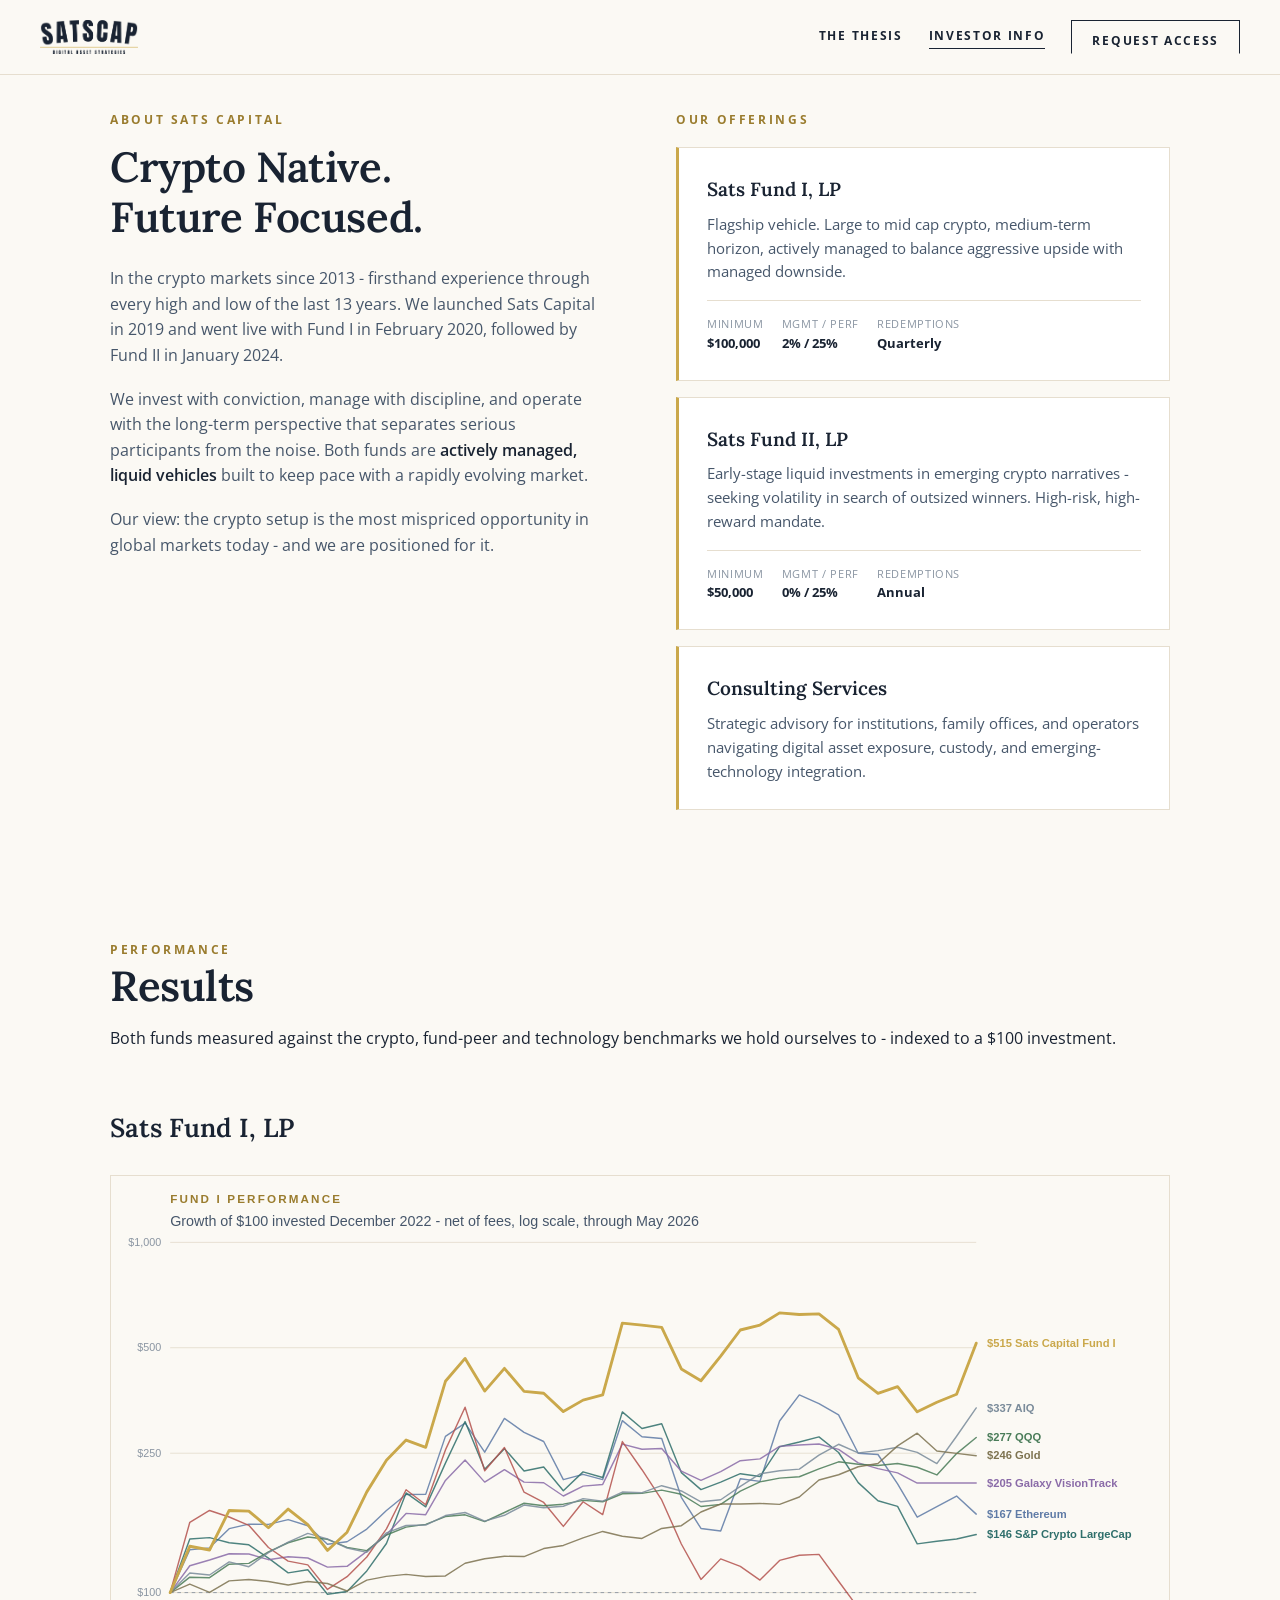
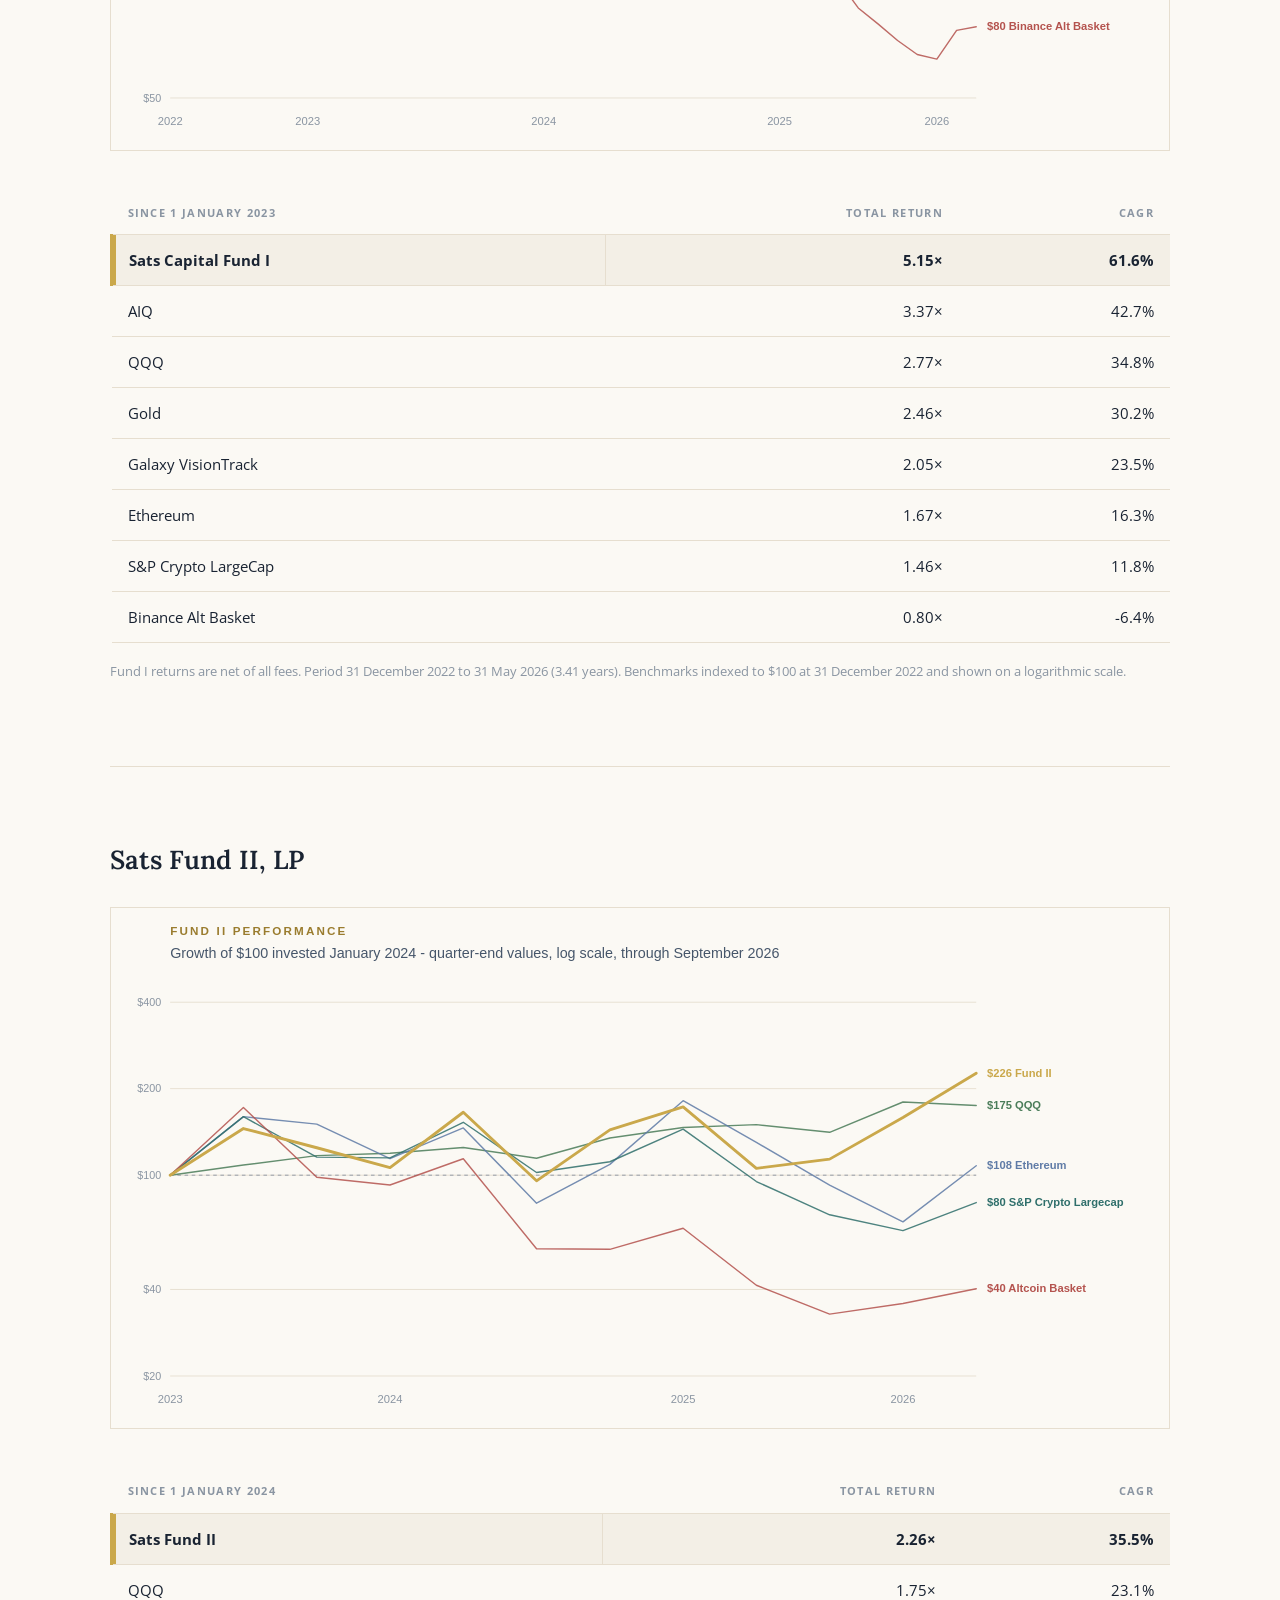
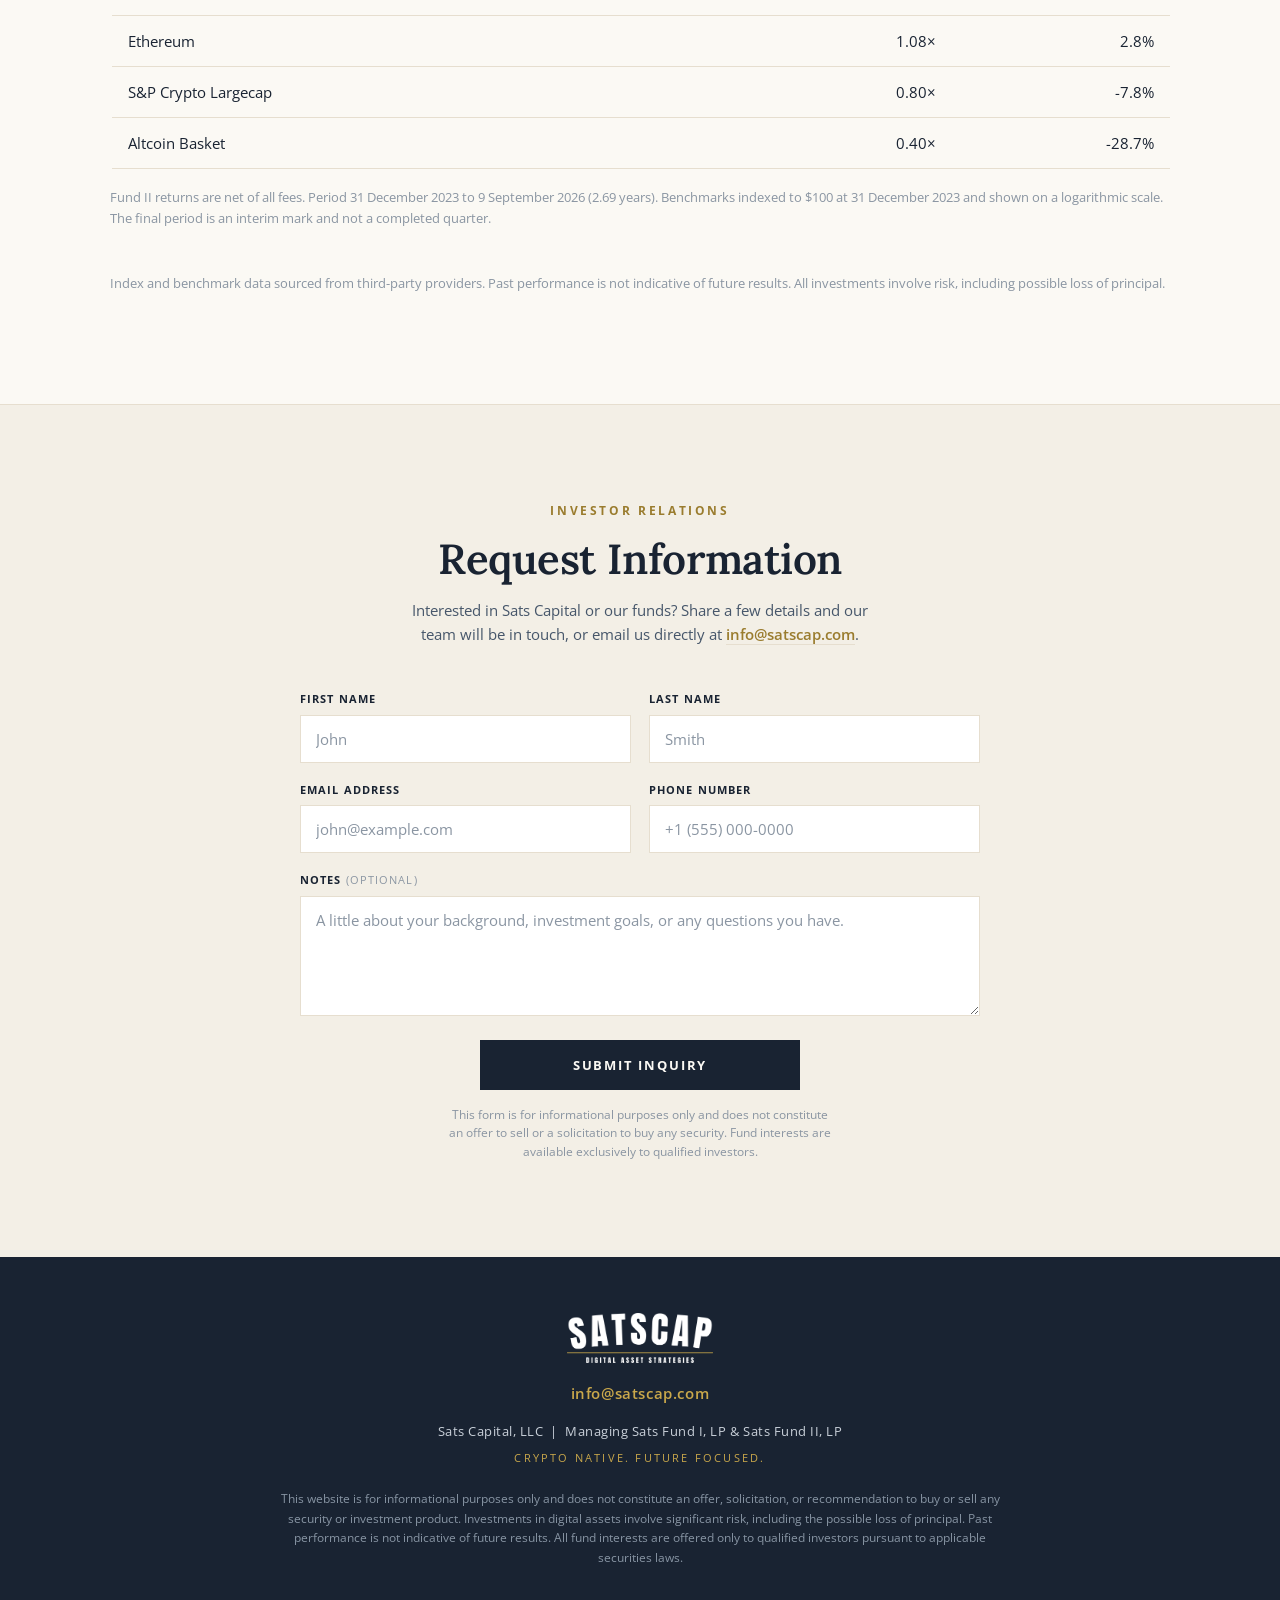
==== commit 16629be8: "Add files via upload" ====
--- a/investors.html
+++ b/investors.html
@@ -27,7 +27,7 @@
         <h2 class="display">Crypto Native.<br/>Future Focused.</h2>
         <p>In the crypto markets since 2013 - firsthand experience through every high and low of the last 13 years. We launched Sats Capital in 2019 and went live with Fund I in February 2020, followed by Fund II in January 2024.</p>
         <p>We invest with conviction, manage with discipline, and operate with the long-term perspective that separates serious participants from the noise. Both funds are <strong>actively managed, liquid vehicles</strong> built to keep pace with a rapidly evolving market.</p>
-        <p>Our view: the intersection of crypto networks and AI is one of the most mispriced opportunities in markets today - and we are positioned for it.</p>
+        <p>Our view: the crypto setup is the most mispriced opportunity in global markets today - and we are positioned for it.</p>
       </div>
       <div class="offerings reveal">
         <span class="eyebrow">Our Offerings</span>
--- a/assets/styles.css
+++ b/assets/styles.css
@@ -51,13 +51,13 @@
 
 /* THESIS dark band */
 .thesis { background: var(--ink); color: #EAE3D3; padding: 120px 0; }
-.thesis .eyebrow { color: var(--gold); max-width: 64ch; margin-left: auto; margin-right: auto; }
-.thesis .passage { max-width: 64ch; margin-left: auto; margin-right: auto; font-size: clamp(17px, 1.9vw, 21px); line-height: 1.75; color: #C9D0D9; margin-top: 18px; }
+.thesis .eyebrow { color: var(--gold); }
+.thesis .passage { max-width: 60ch; margin-left: auto; margin-right: auto; font-size: clamp(18px, 2.05vw, 24px); line-height: 1.7; color: #C9D0D9; margin-top: 18px; }
 .thesis .passage + .passage { margin-top: 22px; }
 .thesis .rule { width: 56px; height: 2px; background: var(--gold); margin: 48px 0; }
 .thesis .statement { font-family: 'Lora', serif; font-style: italic; font-weight: 600; font-size: clamp(26px, 3.4vw, 44px); line-height: 1.25; color: #fff; max-width: 22ch; }
 .thesis .statement .gold { color: var(--gold); font-style: italic; }
-.thesis .passage .gold { color: var(--gold); font-weight: 600; }
+.thesis .passage .gold { color: var(--gold); font-weight: 700; }
 .thesis .rule.center { margin: 48px auto; }
 .thesis .closer { font-family: 'Lora', serif; font-style: italic; font-weight: 500; font-size: clamp(17px, 1.9vw, 24px); line-height: 1.55; color: #EAE3D3; max-width: 54ch; margin: 0 auto; text-align: center; text-wrap: balance; }
 .thesis .closer .gold { color: var(--gold); font-style: italic; font-weight: 600; display: block; white-space: nowrap; margin-top: 16px; font-size: clamp(19px, 2.2vw, 28px); }
@@ -201,3 +201,7 @@
   .perf-table { font-size: 13.5px; }
   .perf-table th, .perf-table td { padding: 11px 10px; }
 }
+
+/* dark thesis band - centered */
+.thesis .wrap { text-align: center; }
+.thesis .passage { text-wrap: pretty; }
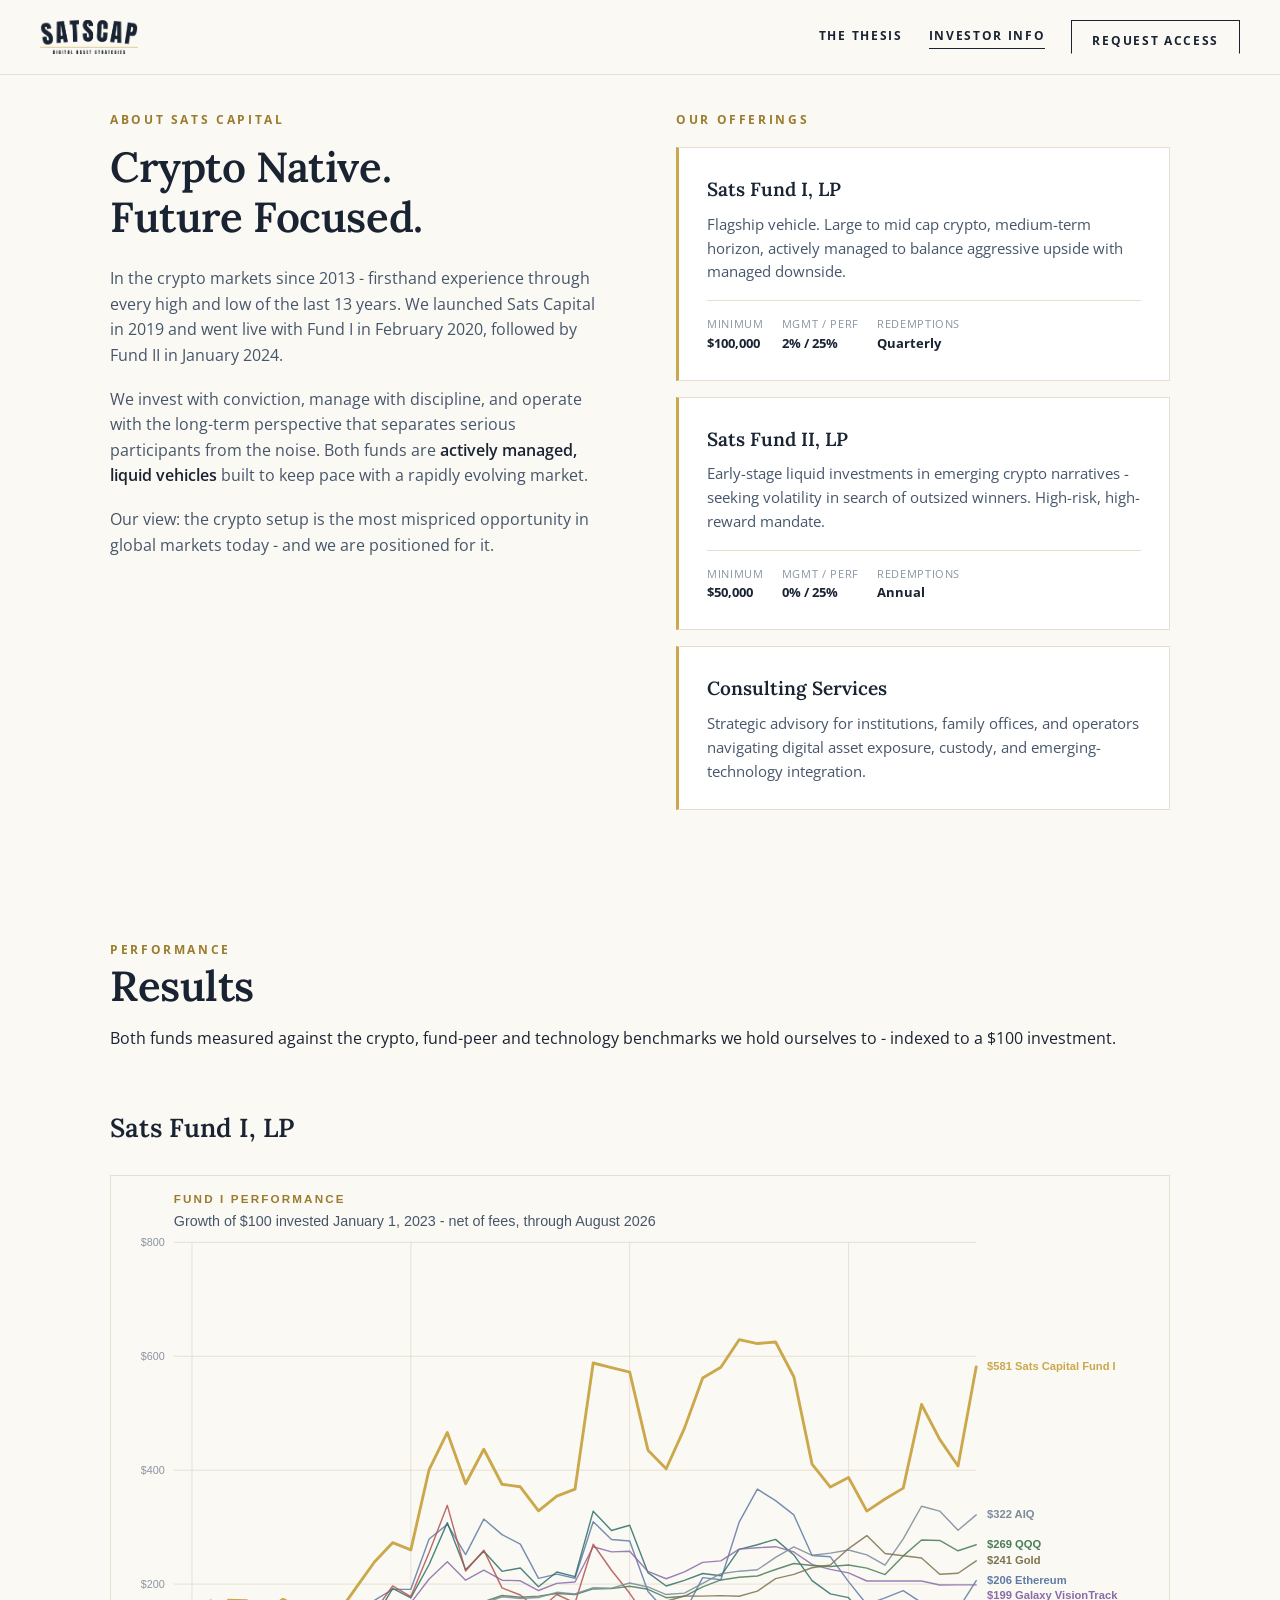
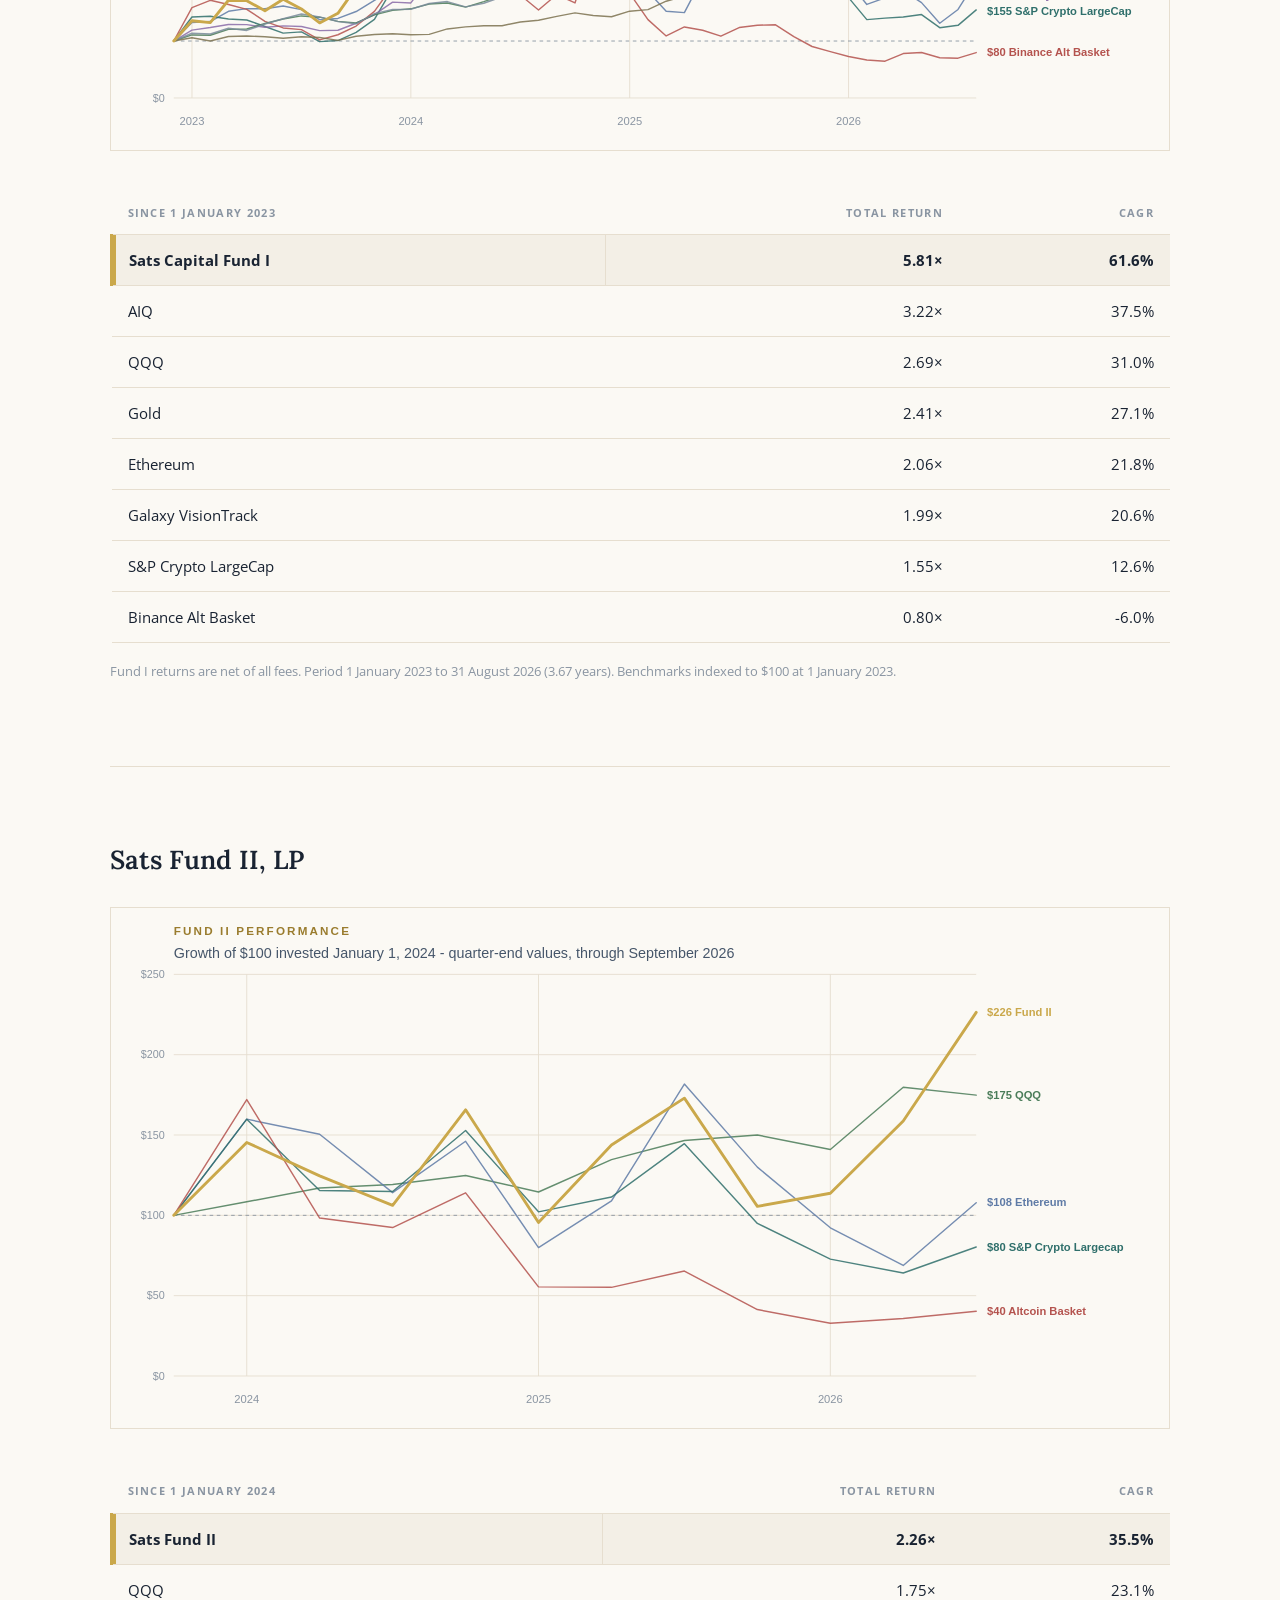
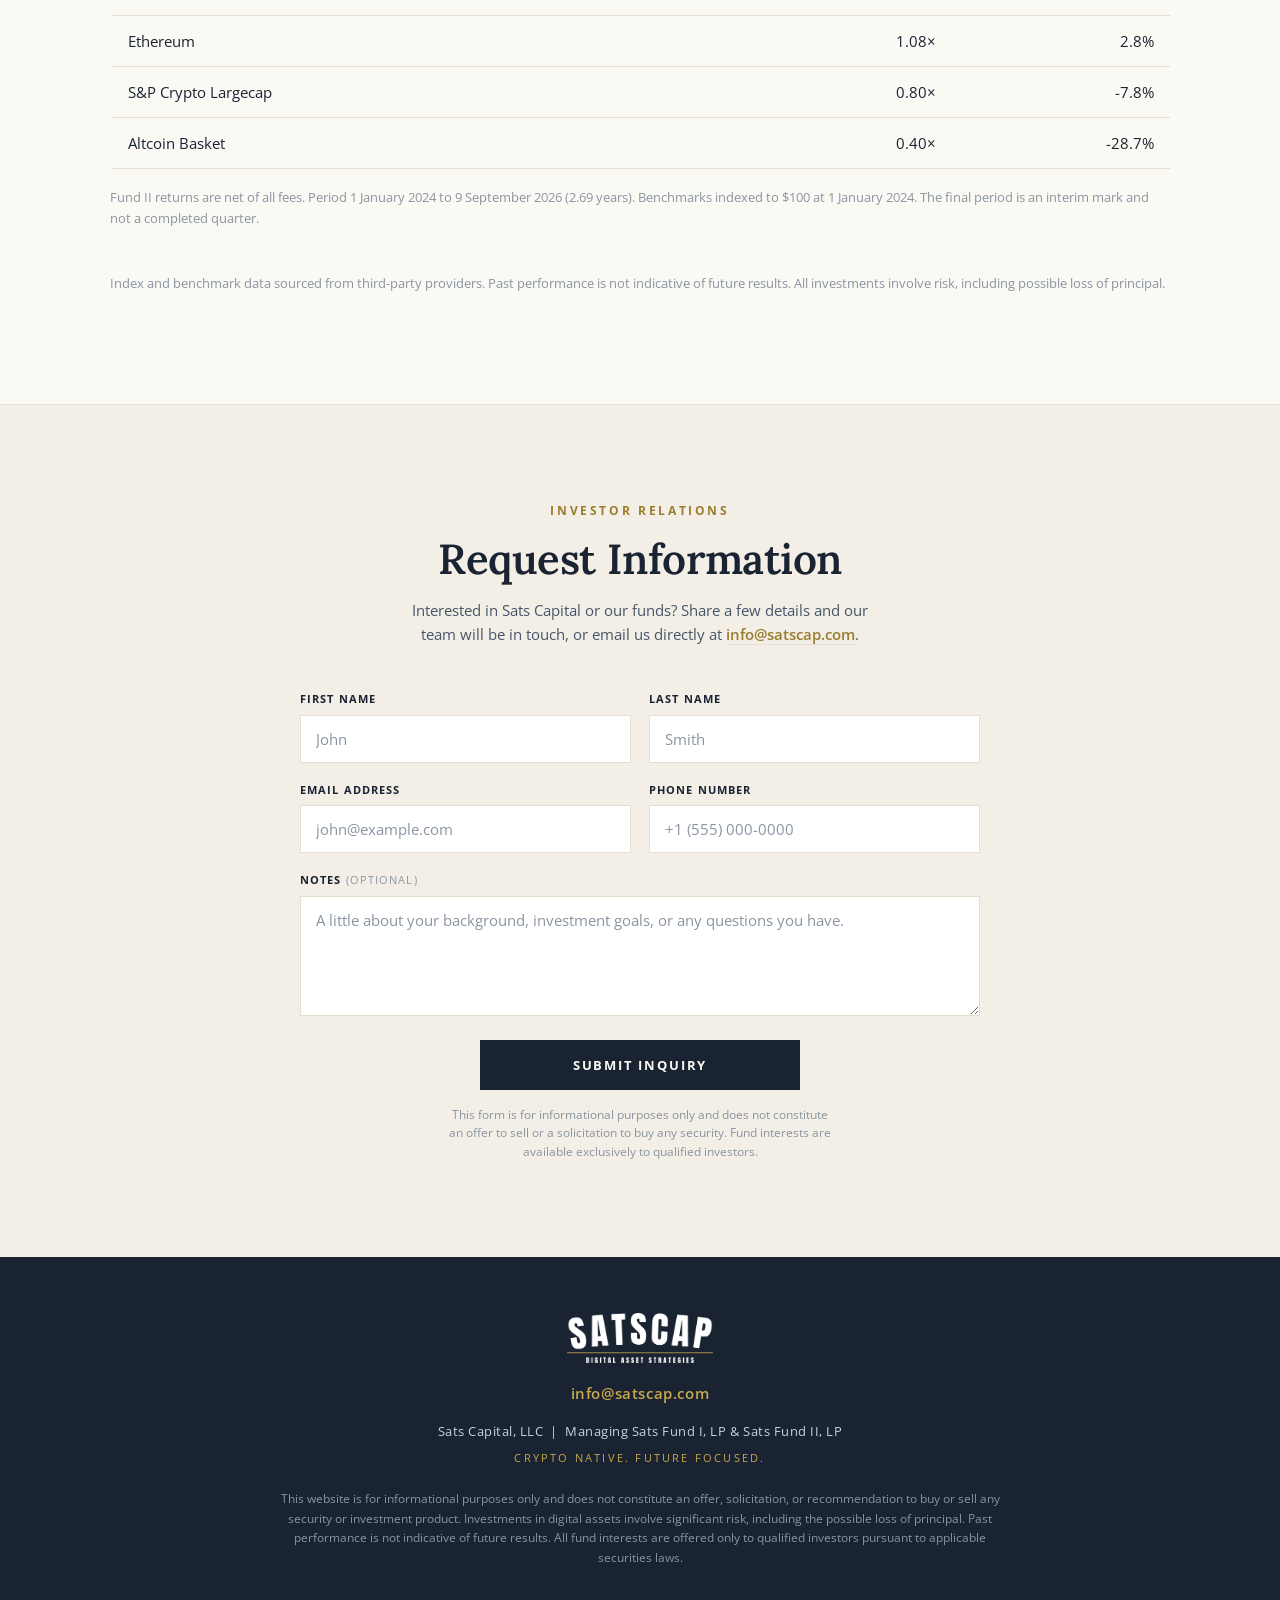
==== commit 919c2bd8: "Add files via upload" ====
--- a/investors.html
+++ b/investors.html
@@ -66,28 +66,28 @@
       <div class="perf-block">
         <h3>Sats Fund I, LP</h3>
         <figure class="chart">
-          <img src="assets/chart-fund-i.svg" alt="Sats Capital Fund I versus benchmarks, growth of $100 invested December 2022 through May 2026, log scale" />
+          <img src="assets/chart-fund-i.svg" alt="Sats Capital Fund I versus benchmarks, growth of $100 invested December 2022 through May 2026, " />
         </figure>
         <table class="perf-table">
           <thead><tr><th>Since 1 January 2023</th><th>Total Return</th><th>CAGR</th></tr></thead>
           <tbody>
-            <tr class="is-fund"><td class="fund">Sats Capital Fund I</td><td>5.15&times;</td><td>61.6%</td></tr>
-            <tr><td>AIQ</td><td>3.37&times;</td><td>42.7%</td></tr>
-            <tr><td>QQQ</td><td>2.77&times;</td><td>34.8%</td></tr>
-            <tr><td>Gold</td><td>2.46&times;</td><td>30.2%</td></tr>
-            <tr><td>Galaxy VisionTrack</td><td>2.05&times;</td><td>23.5%</td></tr>
-            <tr><td>Ethereum</td><td>1.67&times;</td><td>16.3%</td></tr>
-            <tr><td>S&amp;P Crypto LargeCap</td><td>1.46&times;</td><td>11.8%</td></tr>
-            <tr><td>Binance Alt Basket</td><td>0.80&times;</td><td>-6.4%</td></tr>
+            <tr class="is-fund"><td class="fund">Sats Capital Fund I</td><td>5.81&times;</td><td>61.6%</td></tr>
+            <tr><td>AIQ</td><td>3.22&times;</td><td>37.5%</td></tr>
+            <tr><td>QQQ</td><td>2.69&times;</td><td>31.0%</td></tr>
+            <tr><td>Gold</td><td>2.41&times;</td><td>27.1%</td></tr>
+            <tr><td>Ethereum</td><td>2.06&times;</td><td>21.8%</td></tr>
+            <tr><td>Galaxy VisionTrack</td><td>1.99&times;</td><td>20.6%</td></tr>
+            <tr><td>S&amp;P Crypto LargeCap</td><td>1.55&times;</td><td>12.6%</td></tr>
+            <tr><td>Binance Alt Basket</td><td>0.80&times;</td><td>-6.0%</td></tr>
           </tbody>
         </table>
-        <p class="perf-note">Fund I returns are net of all fees. Period 31 December 2022 to 31 May 2026 (3.41 years). Benchmarks indexed to $100 at 31 December 2022 and shown on a logarithmic scale.</p>
+        <p class="perf-note">Fund I returns are net of all fees. Period 1 January 2023 to 31 August 2026 (3.67 years). Benchmarks indexed to $100 at 1 January 2023.</p>
       </div>
 
       <div class="perf-block">
         <h3>Sats Fund II, LP</h3>
         <figure class="chart">
-          <img src="assets/chart-fund-ii.svg" alt="Sats Fund II versus benchmarks, growth of $100 invested January 2024 through September 2026, log scale" />
+          <img src="assets/chart-fund-ii.svg" alt="Sats Fund II versus benchmarks, growth of $100 invested January 2024 through September 2026, " />
         </figure>
         <table class="perf-table">
           <thead><tr><th>Since 1 January 2024</th><th>Total Return</th><th>CAGR</th></tr></thead>
@@ -99,7 +99,7 @@
             <tr><td>Altcoin Basket</td><td>0.40&times;</td><td>-28.7%</td></tr>
           </tbody>
         </table>
-        <p class="perf-note">Fund II returns are net of all fees. Period 31 December 2023 to 9 September 2026 (2.69 years). Benchmarks indexed to $100 at 31 December 2023 and shown on a logarithmic scale. The final period is an interim mark and not a completed quarter.</p>
+        <p class="perf-note">Fund II returns are net of all fees. Period 1 January 2024 to 9 September 2026 (2.69 years). Benchmarks indexed to $100 at 1 January 2024. The final period is an interim mark and not a completed quarter.</p>
       </div>
 
       <p class="perf-note" style="margin-top:44px;">Index and benchmark data sourced from third-party providers. Past performance is not indicative of future results. All investments involve risk, including possible loss of principal.</p>
--- a/assets/styles.css
+++ b/assets/styles.css
@@ -51,8 +51,8 @@
 
 /* THESIS dark band */
 .thesis { background: var(--ink); color: #EAE3D3; padding: 120px 0; }
-.thesis .eyebrow { color: var(--gold); }
-.thesis .passage { max-width: 60ch; margin-left: auto; margin-right: auto; font-size: clamp(18px, 2.05vw, 24px); line-height: 1.7; color: #C9D0D9; margin-top: 18px; }
+.thesis .eyebrow { color: var(--gold); font-size: clamp(14px, 1.5vw, 17px); letter-spacing: 0.2em; margin: 0 0 32px; }
+.thesis .passage { max-width: 64ch; margin-left: auto; margin-right: auto; font-size: clamp(17px, 1.9vw, 21px); line-height: 1.75; color: #C9D0D9; margin-top: 18px; }
 .thesis .passage + .passage { margin-top: 22px; }
 .thesis .rule { width: 56px; height: 2px; background: var(--gold); margin: 48px 0; }
 .thesis .statement { font-family: 'Lora', serif; font-style: italic; font-weight: 600; font-size: clamp(26px, 3.4vw, 44px); line-height: 1.25; color: #fff; max-width: 22ch; }
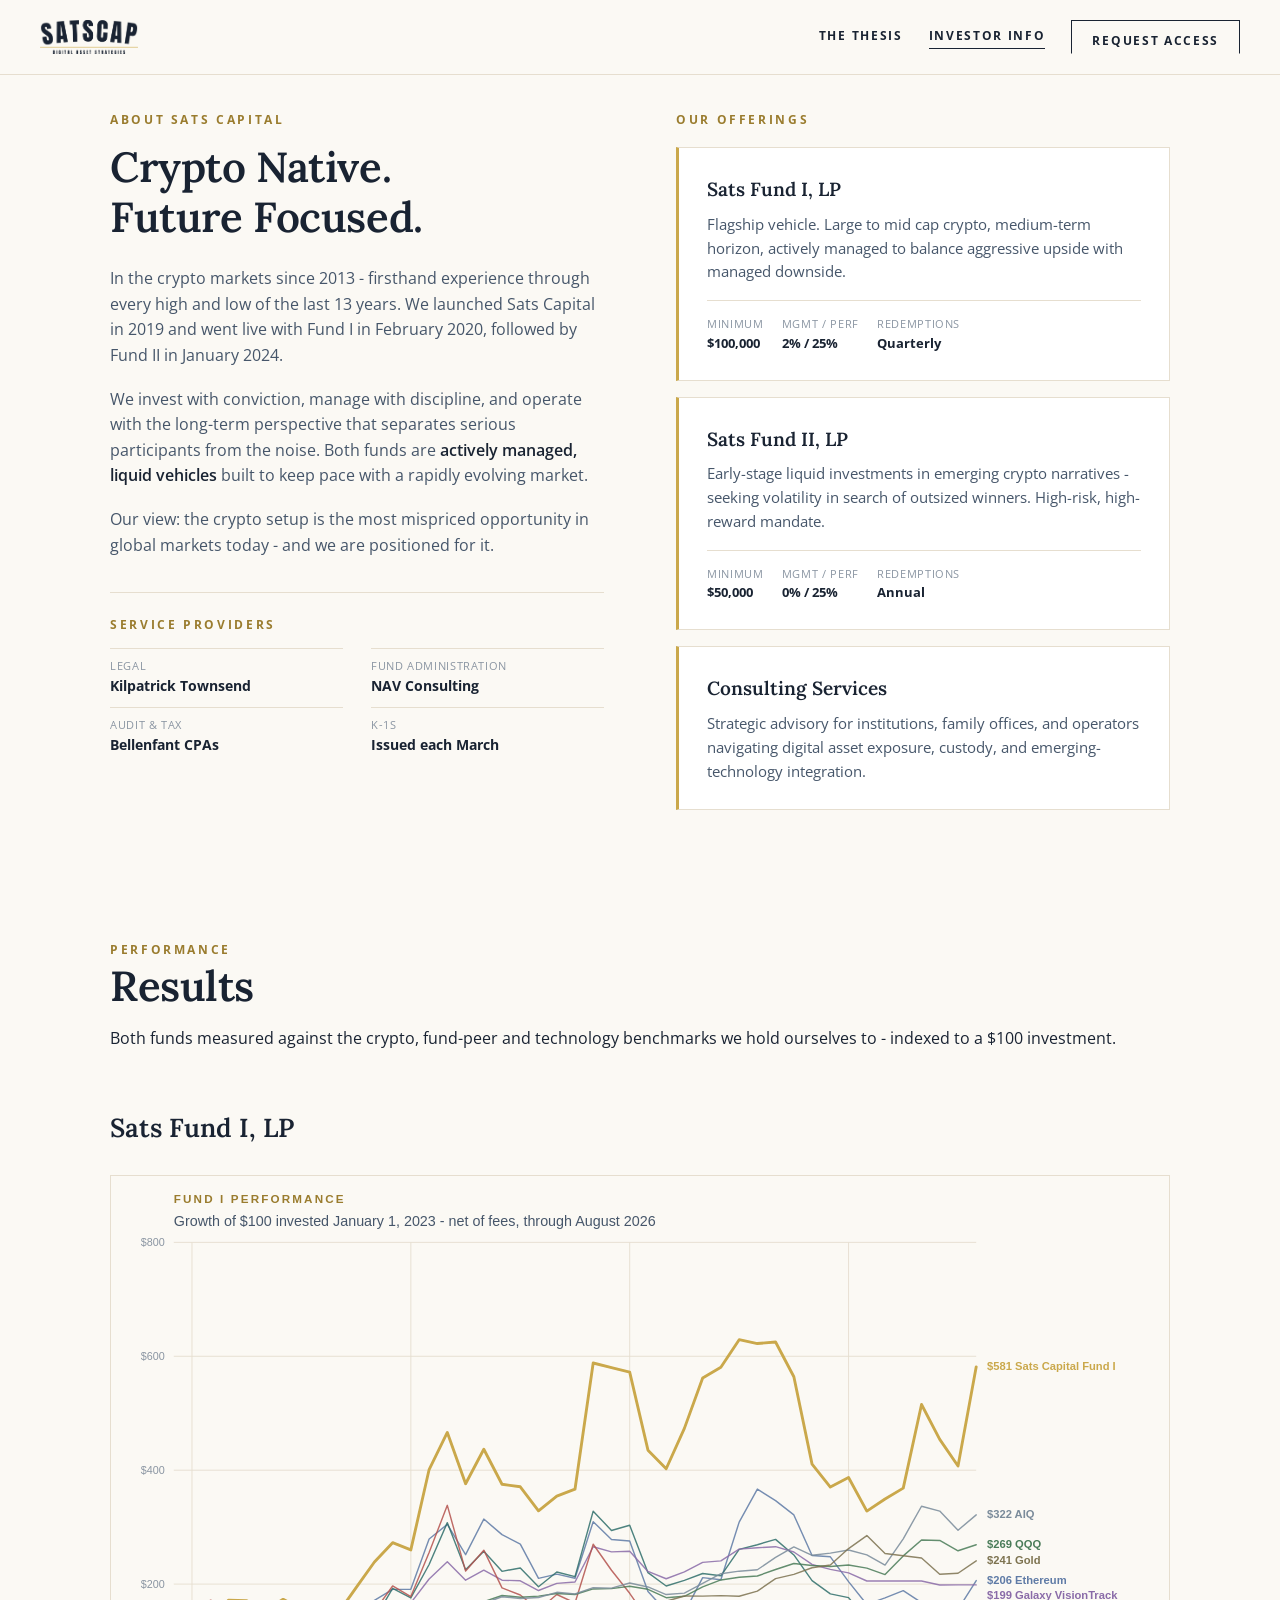
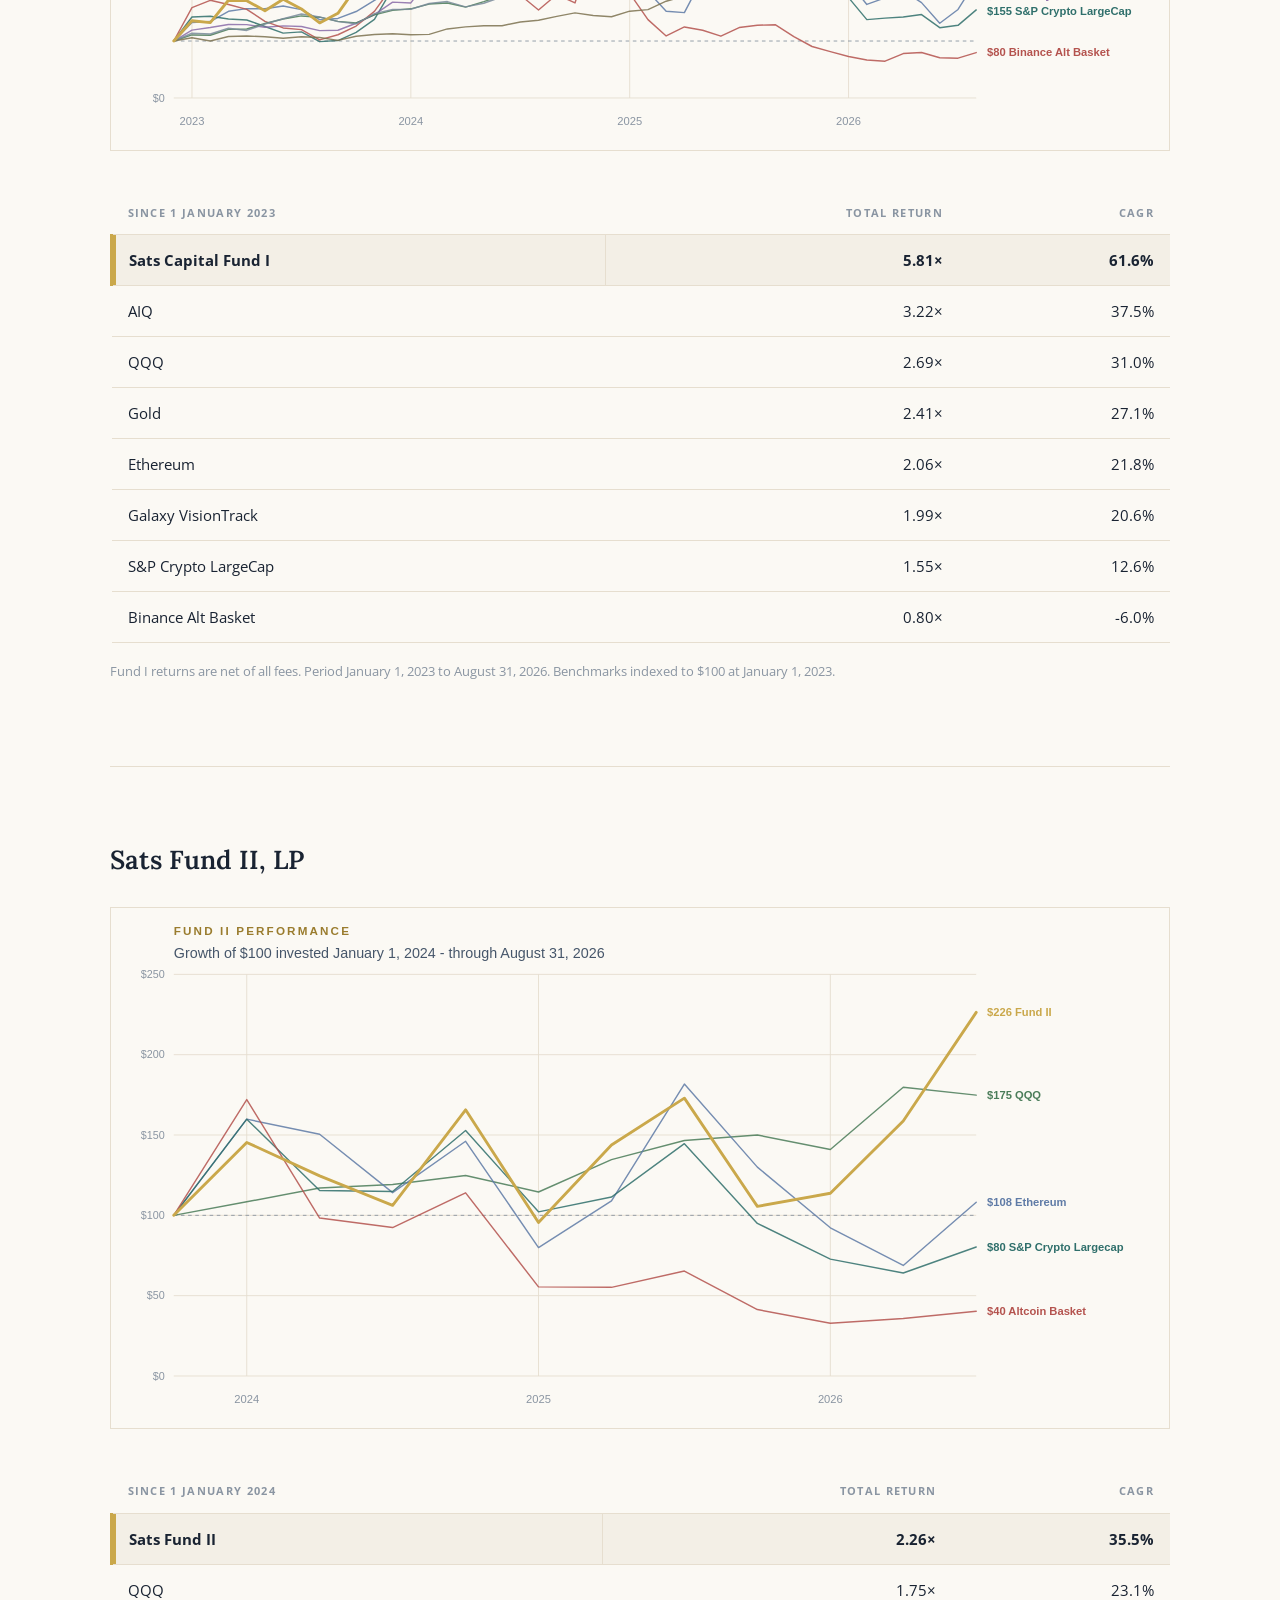
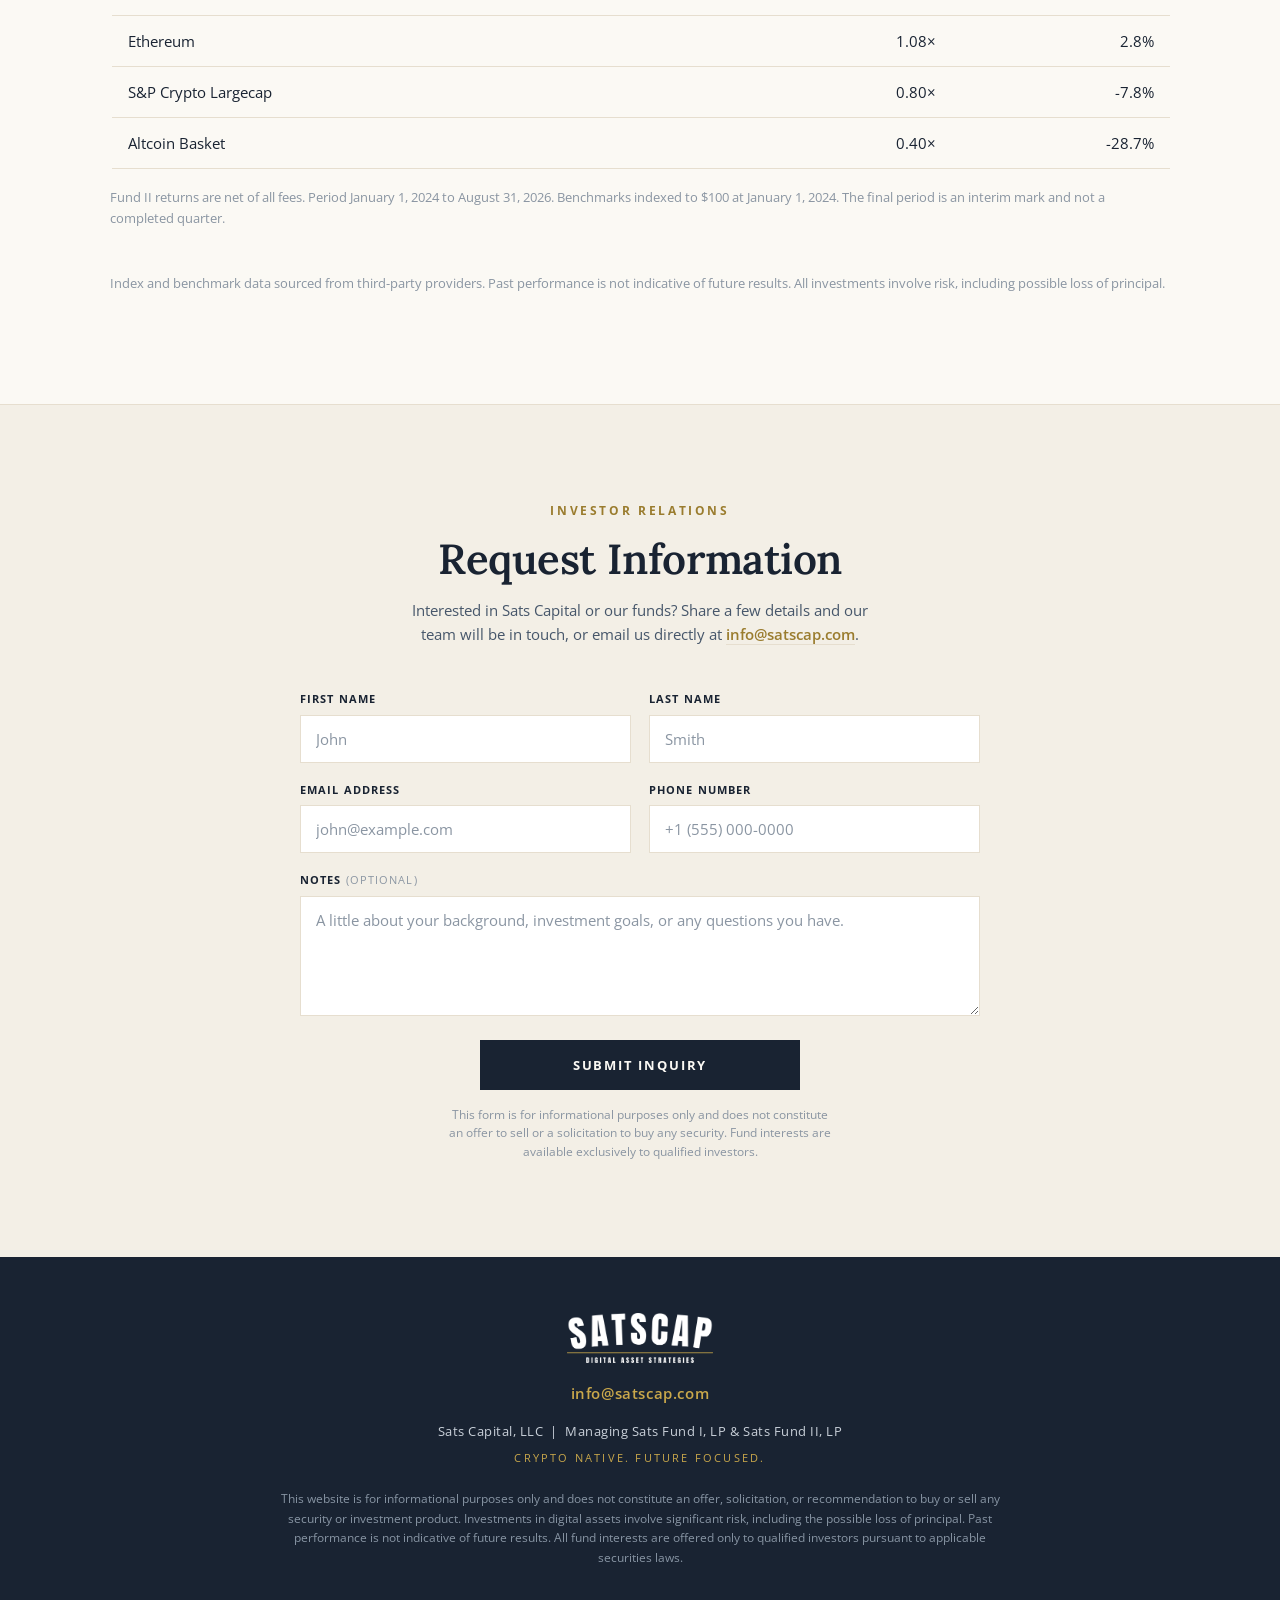
==== commit 77b952ef: "Add files via upload" ====
--- a/investors.html
+++ b/investors.html
@@ -28,6 +28,16 @@
         <p>In the crypto markets since 2013 - firsthand experience through every high and low of the last 13 years. We launched Sats Capital in 2019 and went live with Fund I in February 2020, followed by Fund II in January 2024.</p>
         <p>We invest with conviction, manage with discipline, and operate with the long-term perspective that separates serious participants from the noise. Both funds are <strong>actively managed, liquid vehicles</strong> built to keep pace with a rapidly evolving market.</p>
         <p>Our view: the crypto setup is the most mispriced opportunity in global markets today - and we are positioned for it.</p>
+
+        <div class="providers">
+          <span class="eyebrow">Service Providers</span>
+          <dl>
+            <div><dt>Legal</dt><dd>Kilpatrick Townsend</dd></div>
+            <div><dt>Fund Administration</dt><dd>NAV Consulting</dd></div>
+            <div><dt>Audit &amp; Tax</dt><dd>Bellenfant CPAs</dd></div>
+            <div><dt>K-1s</dt><dd>Issued each March</dd></div>
+          </dl>
+        </div>
       </div>
       <div class="offerings reveal">
         <span class="eyebrow">Our Offerings</span>
@@ -81,7 +91,7 @@
             <tr><td>Binance Alt Basket</td><td>0.80&times;</td><td>-6.0%</td></tr>
           </tbody>
         </table>
-        <p class="perf-note">Fund I returns are net of all fees. Period 1 January 2023 to 31 August 2026 (3.67 years). Benchmarks indexed to $100 at 1 January 2023.</p>
+        <p class="perf-note">Fund I returns are net of all fees. Period January 1, 2023 to August 31, 2026. Benchmarks indexed to $100 at January 1, 2023.</p>
       </div>
 
       <div class="perf-block">
@@ -99,7 +109,7 @@
             <tr><td>Altcoin Basket</td><td>0.40&times;</td><td>-28.7%</td></tr>
           </tbody>
         </table>
-        <p class="perf-note">Fund II returns are net of all fees. Period 1 January 2024 to 9 September 2026 (2.69 years). Benchmarks indexed to $100 at 1 January 2024. The final period is an interim mark and not a completed quarter.</p>
+        <p class="perf-note">Fund II returns are net of all fees. Period January 1, 2024 to August 31, 2026. Benchmarks indexed to $100 at January 1, 2024. The final period is an interim mark and not a completed quarter.</p>
       </div>
 
       <p class="perf-note" style="margin-top:44px;">Index and benchmark data sourced from third-party providers. Past performance is not indicative of future results. All investments involve risk, including possible loss of principal.</p>
--- a/assets/styles.css
+++ b/assets/styles.css
@@ -205,3 +205,12 @@
 /* dark thesis band - centered */
 .thesis .wrap { text-align: center; }
 .thesis .passage { text-wrap: pretty; }
+
+/* SERVICE PROVIDERS */
+.providers { margin-top: 34px; padding-top: 22px; border-top: 1px solid var(--line); }
+.providers .eyebrow { display: block; margin-bottom: 14px; }
+.providers dl { margin: 0; display: grid; grid-template-columns: 1fr 1fr; gap: 11px 28px; }
+.providers dl > div { padding-top: 9px; border-top: 1px solid var(--line); }
+.providers dt { font-size: 10.5px; letter-spacing: .06em; text-transform: uppercase; color: var(--ink-faint); margin-bottom: 3px; }
+.providers dd { margin: 0; font-size: 13.5px; line-height: 1.3; font-weight: 700; color: var(--ink); }
+@media (max-width: 520px) { .providers dl { grid-template-columns: 1fr; } }
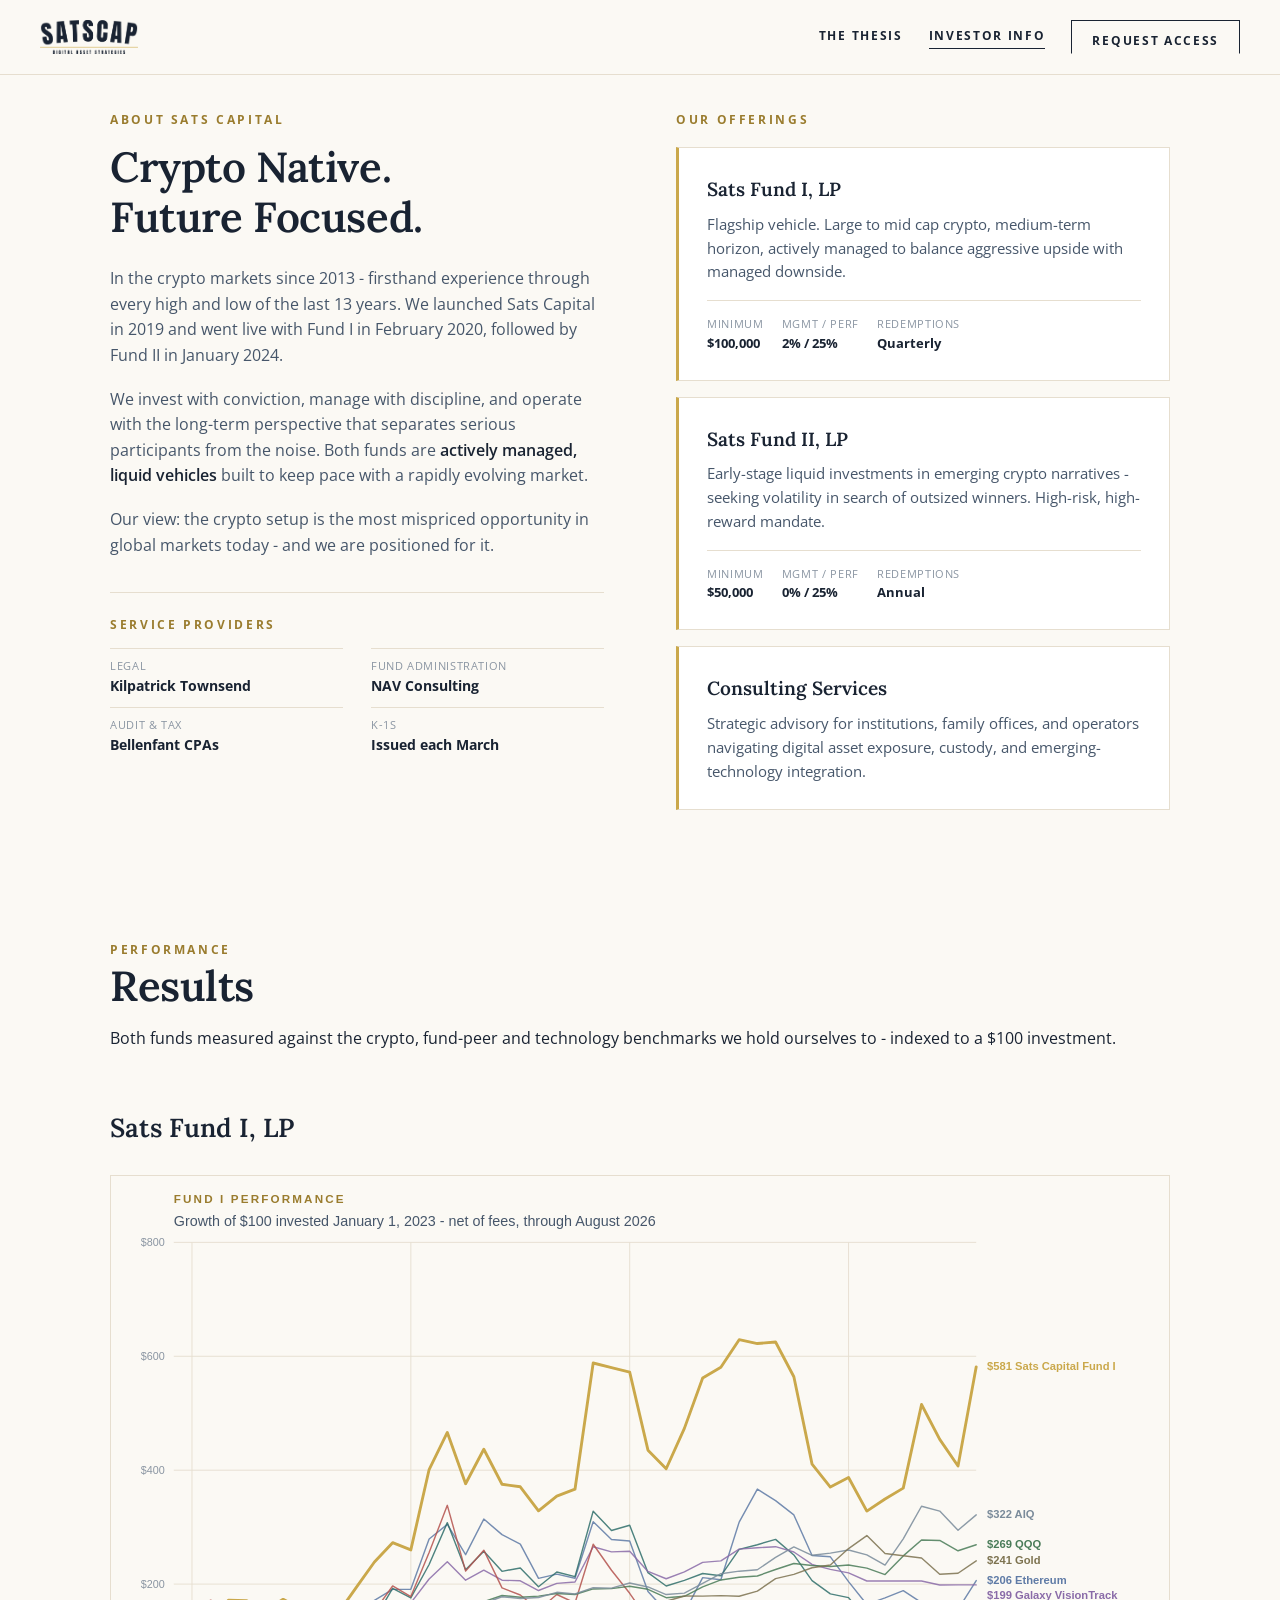
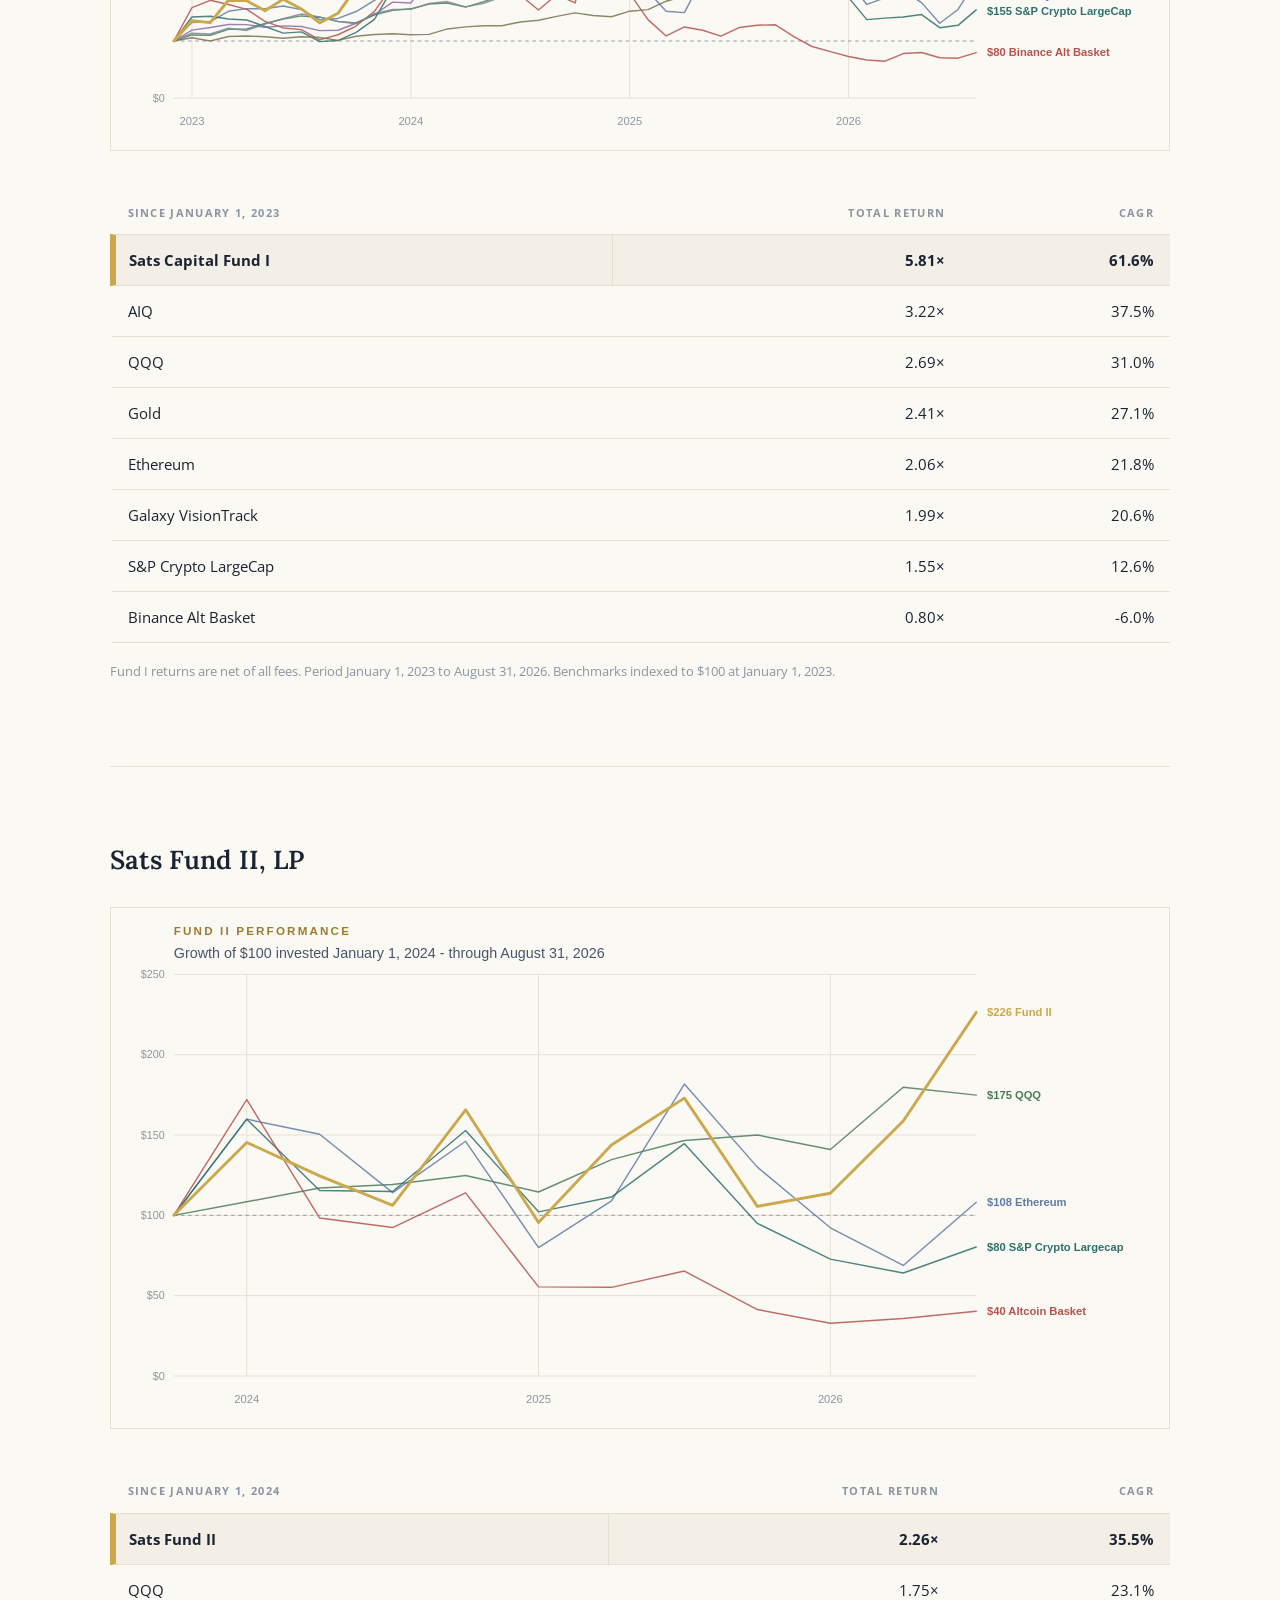
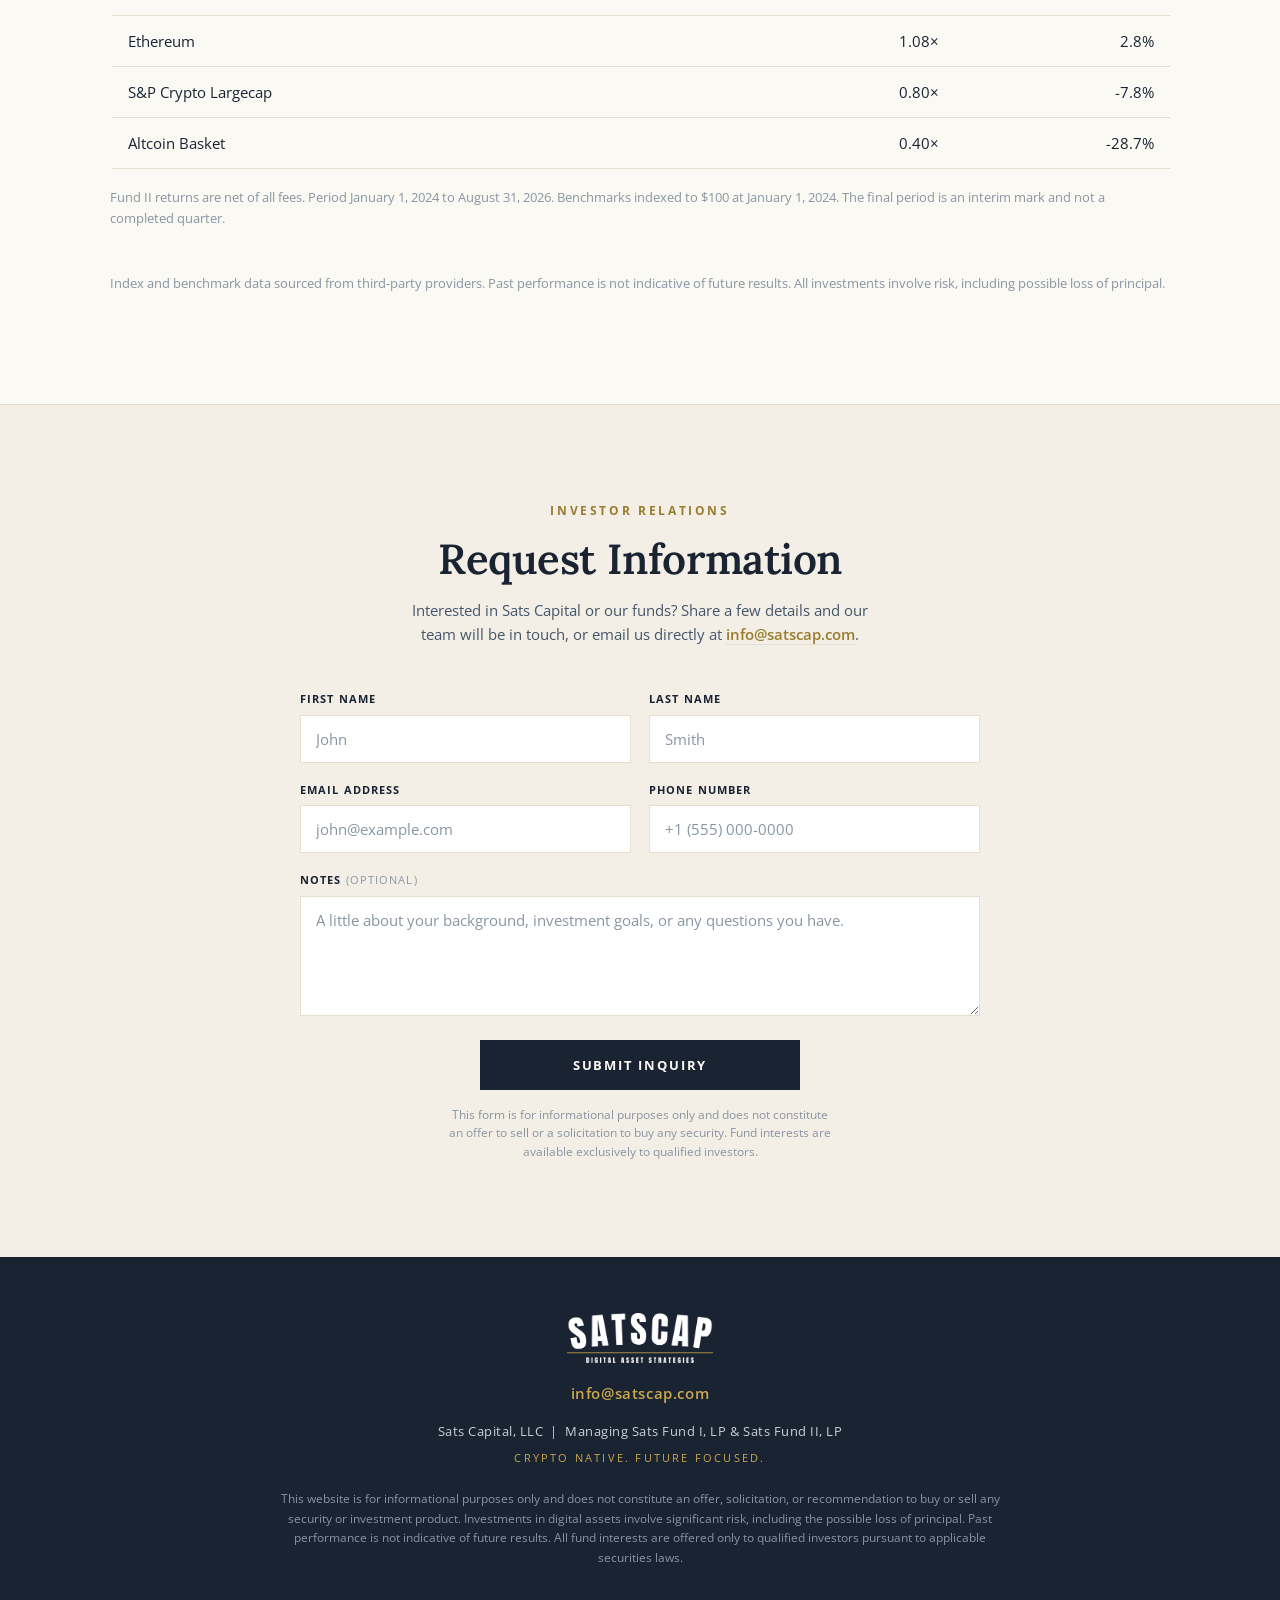
==== commit 4d1809ae: "Add files via upload" ====
--- a/investors.html
+++ b/investors.html
@@ -79,7 +79,7 @@
           <img src="assets/chart-fund-i.svg" alt="Sats Capital Fund I versus benchmarks, growth of $100 invested December 2022 through May 2026, " />
         </figure>
         <table class="perf-table">
-          <thead><tr><th>Since 1 January 2023</th><th>Total Return</th><th>CAGR</th></tr></thead>
+          <thead><tr><th>Since January 1, 2023</th><th>Total Return</th><th>CAGR</th></tr></thead>
           <tbody>
             <tr class="is-fund"><td class="fund">Sats Capital Fund I</td><td>5.81&times;</td><td>61.6%</td></tr>
             <tr><td>AIQ</td><td>3.22&times;</td><td>37.5%</td></tr>
@@ -100,7 +100,7 @@
           <img src="assets/chart-fund-ii.svg" alt="Sats Fund II versus benchmarks, growth of $100 invested January 2024 through September 2026, " />
         </figure>
         <table class="perf-table">
-          <thead><tr><th>Since 1 January 2024</th><th>Total Return</th><th>CAGR</th></tr></thead>
+          <thead><tr><th>Since January 1, 2024</th><th>Total Return</th><th>CAGR</th></tr></thead>
           <tbody>
             <tr class="is-fund"><td class="fund">Sats Fund II</td><td>2.26&times;</td><td>35.5%</td></tr>
             <tr><td>QQQ</td><td>1.75&times;</td><td>23.1%</td></tr>
